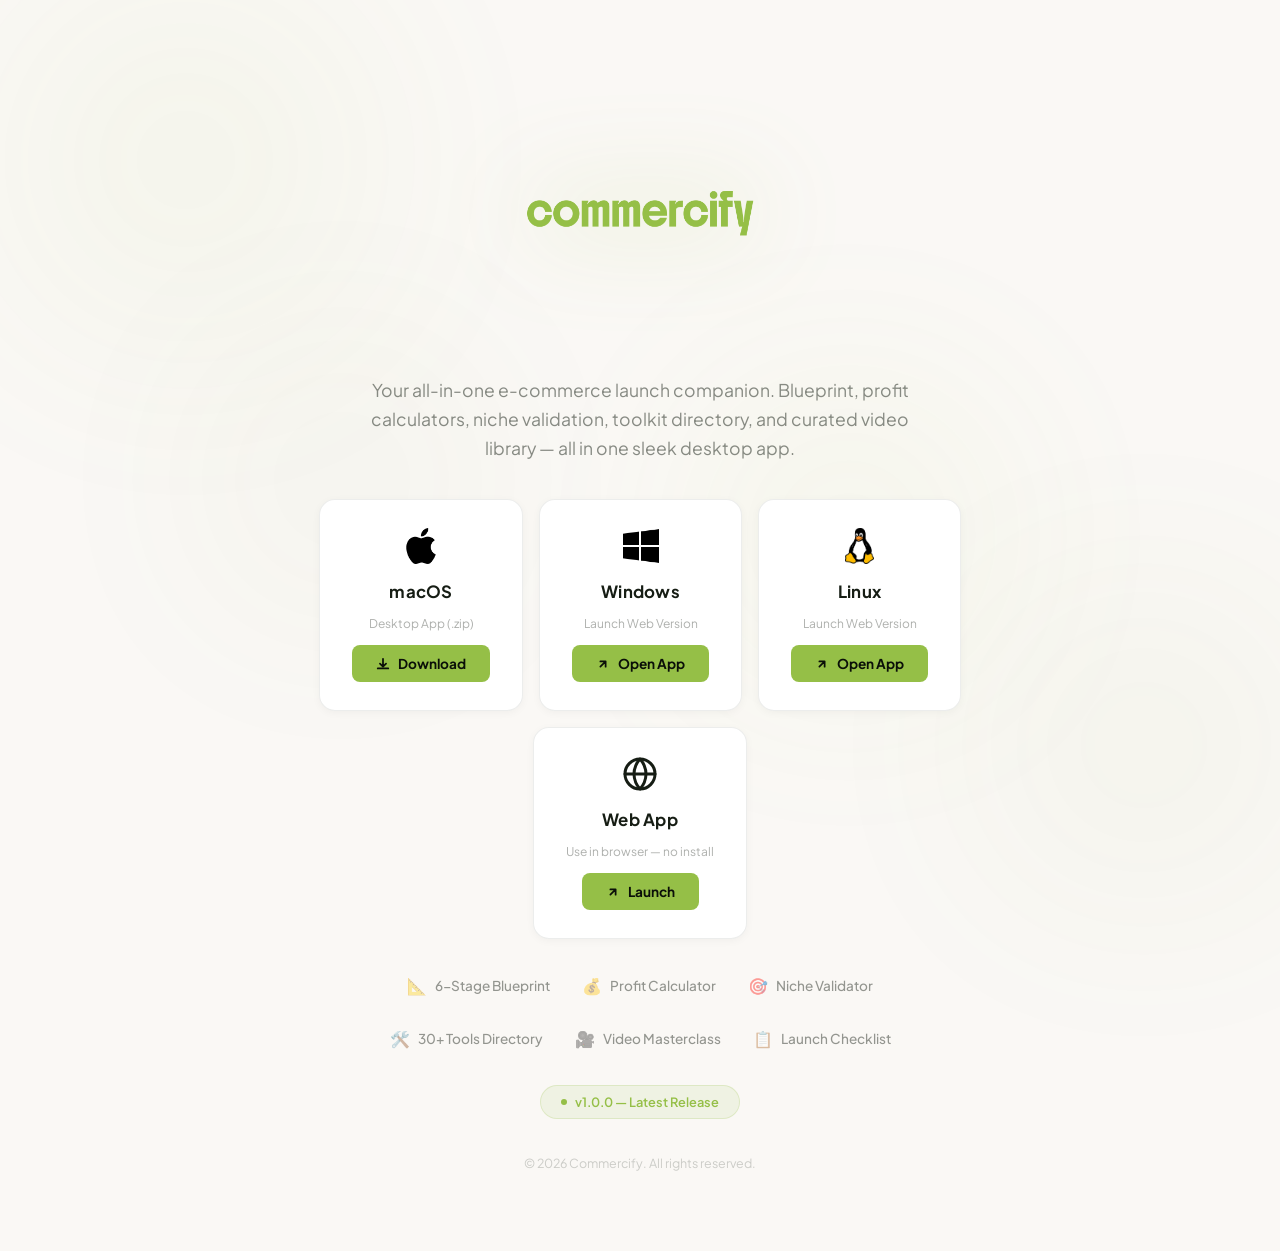
==== index.html @ 10eeb491 "Add Commercify landing page site" ====
<!DOCTYPE html>
<html lang="en">
<head>
<meta charset="UTF-8">
<meta name="viewport" content="width=device-width, initial-scale=1.0">
<title>Commercify — Download</title>
<link rel="preconnect" href="https://fonts.googleapis.com">
<link href="https://fonts.googleapis.com/css2?family=Plus+Jakarta+Sans:wght@400;500;600;700;800&display=swap" rel="stylesheet">
<style>
  * { margin: 0; padding: 0; box-sizing: border-box; }

  body {
    font-family: 'Plus Jakarta Sans', sans-serif;
    background: #FAF8F5;
    color: #161D14;
    min-height: 100vh;
    overflow-x: hidden;
    position: relative;
  }

  /* ═══ ANIMATED GLOW ORBS ═══ */
  .bg-glow {
    position: fixed;
    border-radius: 50%;
    filter: blur(120px);
    opacity: 0.1;
    animation: drift 10s ease-in-out infinite;
    pointer-events: none;
    z-index: 0;
  }
  .glow-1 { width: 500px; height: 500px; background: radial-gradient(circle, #95BF47, transparent 70%); top: -10%; left: -5%; }
  .glow-2 { width: 400px; height: 400px; background: radial-gradient(circle, #7a9e38, transparent 70%); bottom: -5%; right: -5%; animation-delay: -3s; }
  .glow-3 { width: 350px; height: 350px; background: radial-gradient(circle, #a8d450, transparent 70%); top: 40%; right: 20%; animation-delay: -5s; opacity: 0.15; }
  .glow-4 { width: 300px; height: 300px; background: radial-gradient(circle, #6b8c2e, transparent 70%); bottom: 30%; left: 15%; animation-delay: -7s; opacity: 0.12; }

  @keyframes drift {
    0%, 100% { transform: translate(0, 0) scale(1); }
    25% { transform: translate(40px, -30px) scale(1.1); }
    50% { transform: translate(-30px, 40px) scale(0.95); }
    75% { transform: translate(20px, 20px) scale(1.05); }
  }

  /* ═══ FALLING MONEY ═══ */
  .money-container {
    position: fixed;
    top: 0;
    left: 0;
    width: 100%;
    height: 100%;
    pointer-events: none;
    z-index: 0;
    overflow: hidden;
  }
  .bill {
    position: absolute;
    top: -80px;
    font-size: 2rem;
    animation: fall linear infinite;
    opacity: 0.25;
    filter: grayscale(0.2);
  }
  @keyframes fall {
    0% { transform: translateY(-80px) rotate(0deg); opacity: 0; }
    10% { opacity: 0.25; }
    90% { opacity: 0.25; }
    100% { transform: translateY(110vh) rotate(720deg); opacity: 0; }
  }

  /* ═══ LAYOUT ═══ */
  .container {
    position: relative;
    z-index: 1;
    max-width: 900px;
    margin: 0 auto;
    padding: 80px 24px;
    display: flex;
    flex-direction: column;
    align-items: center;
    text-align: center;
    min-height: 100vh;
    justify-content: center;
    gap: 36px;
  }

  /* ═══ LOGO ═══ */
  .logo {
    width: 130px;
    height: auto;
    filter: drop-shadow(0 0 50px rgba(149, 191, 71, 0.4));
    animation: logoIn 1s ease-out;
  }
  @keyframes logoIn {
    from { opacity: 0; transform: translateY(-20px) scale(0.9); }
    to { opacity: 1; transform: translateY(0) scale(1); }
  }

  /* ═══ TEXT ═══ */
  h1 {
    font-size: 3.4rem;
    font-weight: 800;
    letter-spacing: -1.5px;
    line-height: 1.1;
    animation: fadeUp 0.8s ease-out 0.2s both;
  }
  h1 span {
    background: linear-gradient(135deg, #3d7a2a, #95BF47, #2d5a1a);
    -webkit-background-clip: text;
    -webkit-text-fill-color: transparent;
    background-clip: text;
  }
  .subtitle {
    font-size: 1.1rem;
    color: rgba(22,29,20,0.5);
    max-width: 540px;
    line-height: 1.65;
    font-weight: 400;
    animation: fadeUp 0.8s ease-out 0.4s both;
  }
  @keyframes fadeUp {
    from { opacity: 0; transform: translateY(20px); }
    to { opacity: 1; transform: translateY(0); }
  }

  /* ═══ DOWNLOAD CARDS ═══ */
  .downloads {
    display: flex;
    gap: 16px;
    flex-wrap: wrap;
    justify-content: center;
    animation: fadeUp 0.8s ease-out 0.6s both;
  }
  .dl-card {
    display: flex;
    flex-direction: column;
    align-items: center;
    gap: 14px;
    padding: 28px 32px;
    background: #FFFFFF;
    border: 1px solid rgba(22,29,20,0.08);
    border-radius: 16px;
    text-decoration: none;
    color: #161D14;
    transition: all 0.35s cubic-bezier(0.4, 0, 0.2, 1);
    min-width: 190px;
    box-shadow: 0 2px 8px rgba(0,0,0,0.04);
  }
  .dl-card:hover {
    background: #FFFFFF;
    border-color: rgba(149, 191, 71, 0.5);
    transform: translateY(-5px);
    box-shadow: 0 20px 50px rgba(0,0,0,0.08), 0 0 0 1px rgba(149, 191, 71, 0.2);
  }
  .dl-icon { font-size: 2.2rem; line-height: 1; }
  .dl-platform { font-size: 1.05rem; font-weight: 700; letter-spacing: 0.3px; }
  .dl-meta { font-size: 0.75rem; color: rgba(22,29,20,0.35); font-weight: 400; }
  .dl-btn {
    display: inline-flex;
    align-items: center;
    justify-content: center;
    gap: 8px;
    padding: 10px 24px;
    background: #95BF47;
    color: #0a0f08;
    font-weight: 700;
    font-size: 0.85rem;
    border-radius: 8px;
    transition: all 0.3s ease;
  }
  .dl-card:hover .dl-btn {
    background: #a8d450;
    box-shadow: 0 4px 16px rgba(149, 191, 71, 0.4);
  }
  .dl-arrow {
    width: 14px;
    height: 14px;
  }

  /* ═══ FEATURES ═══ */
  .features {
    display: flex;
    gap: 32px;
    flex-wrap: wrap;
    justify-content: center;
    animation: fadeUp 0.8s ease-out 0.8s both;
    max-width: 600px;
  }
  .feature {
    display: flex;
    align-items: center;
    gap: 8px;
    font-size: 0.85rem;
    color: rgba(22,29,20,0.45);
    font-weight: 500;
  }
  .feature-icon {
    font-size: 1rem;
  }

  /* ═══ VERSION BADGE ═══ */
  .version-badge {
    display: inline-flex;
    align-items: center;
    gap: 8px;
    padding: 8px 20px;
    background: rgba(149, 191, 71, 0.1);
    border: 1px solid rgba(149, 191, 71, 0.2);
    border-radius: 100px;
    font-size: 0.8rem;
    color: #95BF47;
    font-weight: 600;
    animation: fadeUp 0.8s ease-out 1s both;
  }
  .dot {
    width: 6px; height: 6px;
    border-radius: 50%;
    background: #95BF47;
    animation: pulse 2s ease-in-out infinite;
  }
  @keyframes pulse {
    0%, 100% { opacity: 1; }
    50% { opacity: 0.3; }
  }

  /* ═══ FOOTER ═══ */
  .footer {
    font-size: 0.78rem;
    color: rgba(22,29,20,0.2);
    animation: fadeUp 0.8s ease-out 1.2s both;
  }

  /* ═══ RESPONSIVE ═══ */
  @media (max-width: 600px) {
    h1 { font-size: 2.2rem; }
    .downloads { flex-direction: column; align-items: center; }
    .dl-card { width: 100%; max-width: 260px; }
    .features { gap: 16px; }
  }
</style>
</head>
<body>

<!-- Animated glow orbs -->
<div class="bg-glow glow-1"></div>
<div class="bg-glow glow-2"></div>
<div class="bg-glow glow-3"></div>
<div class="bg-glow glow-4"></div>

<!-- Falling money bills -->
<div class="money-container" id="moneyContainer"></div>

<div class="container">
  <img src="images/wordmark.png" alt="Commercify" class="logo" style="width: 260px; height: auto;">

  <h1 style="display:none;">Download <span>Commercify</span></h1>

  <p class="subtitle">Your all-in-one e-commerce launch companion. Blueprint, profit calculators, niche validation, toolkit directory, and curated video library — all in one sleek desktop app.</p>

  <div class="downloads">
    <!-- macOS -->
    <a href="https://github.com/YOUR_USERNAME/commercify/releases/latest/download/Commercify-macOS.zip" class="dl-card">
      <div class="dl-icon">
        <img src="images/apple.png" alt="macOS" style="width: 36px; height: 36px; object-fit: contain;">
      </div>
      <div class="dl-platform">macOS</div>
      <div class="dl-meta">Desktop App (.zip)</div>
      <div class="dl-btn">
        <svg class="dl-arrow" viewBox="0 0 16 16" fill="none"><path d="M8 2v9m0 0l3.5-3.5M8 11L4.5 7.5" stroke="currentColor" stroke-width="2" stroke-linecap="round" stroke-linejoin="round"/><path d="M2 13h12" stroke="currentColor" stroke-width="2" stroke-linecap="round"/></svg>
        Download
      </div>
    </a>

    <!-- Windows (Web App) -->
    <a href="https://YOUR_USERNAME.github.io/commercify-app/" class="dl-card">
      <div class="dl-icon">
        <img src="images/windows.png" alt="Windows" style="width: 36px; height: 36px; object-fit: contain;">
      </div>
      <div class="dl-platform">Windows</div>
      <div class="dl-meta">Launch Web Version</div>
      <div class="dl-btn">
        <svg class="dl-arrow" viewBox="0 0 16 16" fill="none"><path d="M5 11l6-6m0 0H5m6 0v6" stroke="currentColor" stroke-width="2" stroke-linecap="round" stroke-linejoin="round"/></svg>
        Open App
      </div>
    </a>

    <!-- Linux (Web App) -->
    <a href="https://YOUR_USERNAME.github.io/commercify-app/" class="dl-card">
      <div class="dl-icon">
        <img src="images/linux.png" alt="Linux" style="width: 36px; height: 36px; object-fit: contain;">
      </div>
      <div class="dl-platform">Linux</div>
      <div class="dl-meta">Launch Web Version</div>
      <div class="dl-btn">
        <svg class="dl-arrow" viewBox="0 0 16 16" fill="none"><path d="M5 11l6-6m0 0H5m6 0v6" stroke="currentColor" stroke-width="2" stroke-linecap="round" stroke-linejoin="round"/></svg>
        Open App
      </div>
    </a>

    <!-- Web App -->
    <a href="https://YOUR_USERNAME.github.io/commercify-app/" class="dl-card">
      <div class="dl-icon">
        <svg width="36" height="36" viewBox="0 0 24 24" fill="none" stroke="currentColor" stroke-width="2" stroke-linecap="round" stroke-linejoin="round"><circle cx="12" cy="12" r="10"/><path d="M12 2a15.3 15.3 0 0 1 4 10 15.3 15.3 0 0 1-4 10 15.3 15.3 0 0 1-4-10 15.3 15.3 0 0 1 4-10z"/><path d="M2 12h20"/></svg>
      </div>
      <div class="dl-platform">Web App</div>
      <div class="dl-meta">Use in browser — no install</div>
      <div class="dl-btn">
        <svg class="dl-arrow" viewBox="0 0 16 16" fill="none"><path d="M5 11l6-6m0 0H5m6 0v6" stroke="currentColor" stroke-width="2" stroke-linecap="round" stroke-linejoin="round"/></svg>
        Launch
      </div>
    </a>
  </div>

  <div class="features">
    <div class="feature"><span class="feature-icon">📐</span> 6-Stage Blueprint</div>
    <div class="feature"><span class="feature-icon">💰</span> Profit Calculator</div>
    <div class="feature"><span class="feature-icon">🎯</span> Niche Validator</div>
    <div class="feature"><span class="feature-icon">🛠️</span> 30+ Tools Directory</div>
    <div class="feature"><span class="feature-icon">🎥</span> Video Masterclass</div>
    <div class="feature"><span class="feature-icon">📋</span> Launch Checklist</div>
  </div>

  <div class="version-badge">
    <div class="dot"></div>
    v1.0.0 — Latest Release
  </div>

  <p class="footer">© 2026 Commercify. All rights reserved.</p>
</div>

<script>
// ═══ FALLING REAL DOLLAR BILLS ═══
const container = document.getElementById('moneyContainer');

function createBill() {
  const bill = document.createElement('img');
  bill.className = 'bill';
  bill.src = 'images/dollar.png';
  bill.alt = 'Dollar Bill';
  bill.style.left = Math.random() * 100 + 'vw';
  
  const width = 50 + Math.random() * 45;
  bill.style.width = width + 'px';
  bill.style.height = 'auto';
  bill.style.opacity = 0.25 + Math.random() * 0.35;

  const duration = 5 + Math.random() * 7;
  bill.style.animationDuration = duration + 's';
  bill.style.animationDelay = Math.random() * 1.5 + 's';

  container.appendChild(bill);

  setTimeout(() => bill.remove(), (duration + 2) * 1000);
}

// Spawn bills continuously
setInterval(createBill, 300);
// Initial burst
for (let i = 0; i < 20; i++) setTimeout(createBill, i * 150);
</script>

</body>
</html>
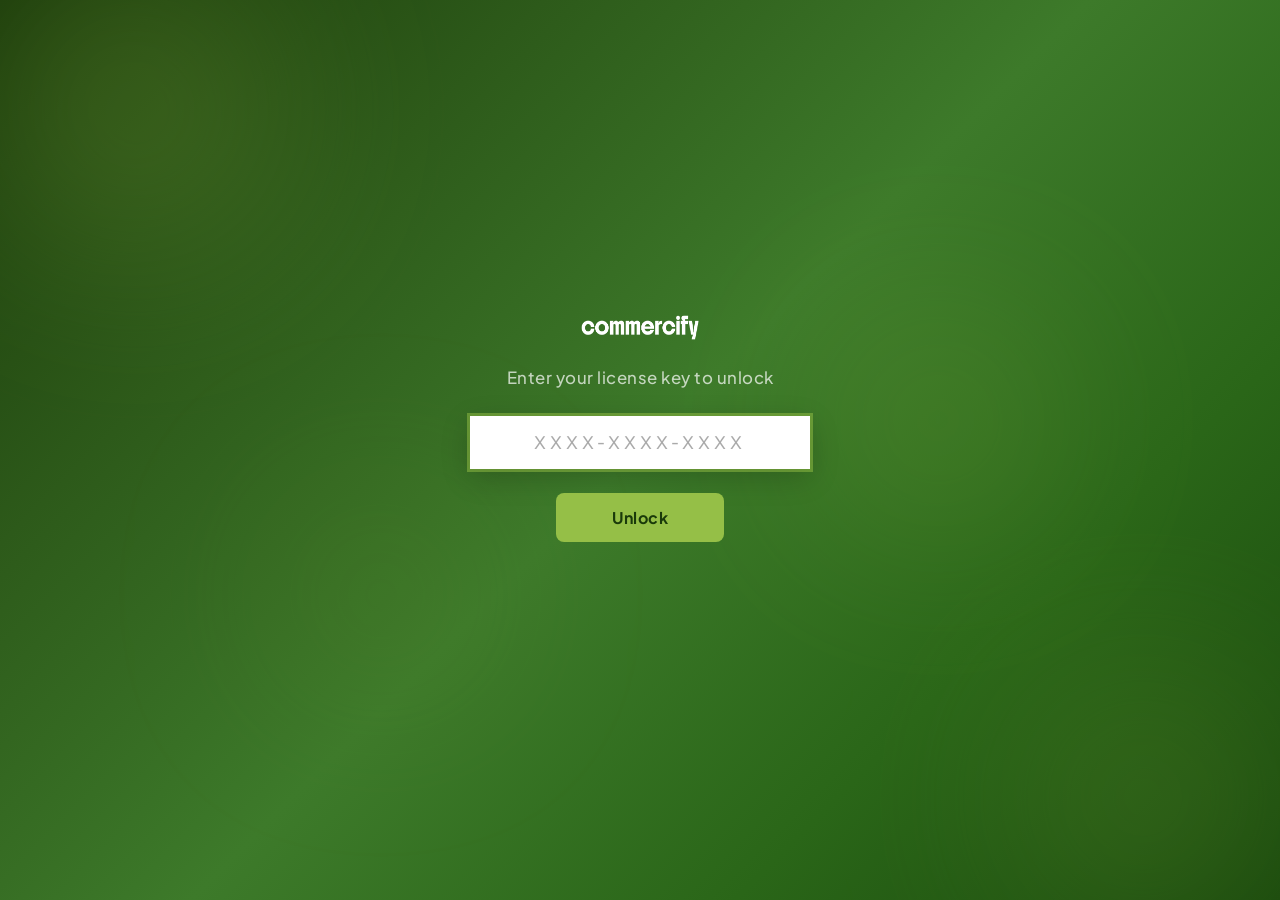
==== commit a140265e: "Deploy web app build to gh-pages branch" ====
--- a/index.html
+++ b/index.html
@@ -3,359 +3,378 @@
 <head>
 <meta charset="UTF-8">
 <meta name="viewport" content="width=device-width, initial-scale=1.0">
-<title>Commercify — Download</title>
+<title>Commercify — E-Commerce Launch & Management App</title>
 <link rel="preconnect" href="https://fonts.googleapis.com">
-<link href="https://fonts.googleapis.com/css2?family=Plus+Jakarta+Sans:wght@400;500;600;700;800&display=swap" rel="stylesheet">
-<style>
-  * { margin: 0; padding: 0; box-sizing: border-box; }
-
-  body {
-    font-family: 'Plus Jakarta Sans', sans-serif;
-    background: #FAF8F5;
-    color: #161D14;
-    min-height: 100vh;
-    overflow-x: hidden;
-    position: relative;
-  }
-
-  /* ═══ ANIMATED GLOW ORBS ═══ */
-  .bg-glow {
-    position: fixed;
-    border-radius: 50%;
-    filter: blur(120px);
-    opacity: 0.1;
-    animation: drift 10s ease-in-out infinite;
-    pointer-events: none;
-    z-index: 0;
-  }
-  .glow-1 { width: 500px; height: 500px; background: radial-gradient(circle, #95BF47, transparent 70%); top: -10%; left: -5%; }
-  .glow-2 { width: 400px; height: 400px; background: radial-gradient(circle, #7a9e38, transparent 70%); bottom: -5%; right: -5%; animation-delay: -3s; }
-  .glow-3 { width: 350px; height: 350px; background: radial-gradient(circle, #a8d450, transparent 70%); top: 40%; right: 20%; animation-delay: -5s; opacity: 0.15; }
-  .glow-4 { width: 300px; height: 300px; background: radial-gradient(circle, #6b8c2e, transparent 70%); bottom: 30%; left: 15%; animation-delay: -7s; opacity: 0.12; }
-
-  @keyframes drift {
-    0%, 100% { transform: translate(0, 0) scale(1); }
-    25% { transform: translate(40px, -30px) scale(1.1); }
-    50% { transform: translate(-30px, 40px) scale(0.95); }
-    75% { transform: translate(20px, 20px) scale(1.05); }
-  }
-
-  /* ═══ FALLING MONEY ═══ */
-  .money-container {
-    position: fixed;
-    top: 0;
-    left: 0;
-    width: 100%;
-    height: 100%;
-    pointer-events: none;
-    z-index: 0;
-    overflow: hidden;
-  }
-  .bill {
-    position: absolute;
-    top: -80px;
-    font-size: 2rem;
-    animation: fall linear infinite;
-    opacity: 0.25;
-    filter: grayscale(0.2);
-  }
-  @keyframes fall {
-    0% { transform: translateY(-80px) rotate(0deg); opacity: 0; }
-    10% { opacity: 0.25; }
-    90% { opacity: 0.25; }
-    100% { transform: translateY(110vh) rotate(720deg); opacity: 0; }
-  }
-
-  /* ═══ LAYOUT ═══ */
-  .container {
-    position: relative;
-    z-index: 1;
-    max-width: 900px;
-    margin: 0 auto;
-    padding: 80px 24px;
-    display: flex;
-    flex-direction: column;
-    align-items: center;
-    text-align: center;
-    min-height: 100vh;
-    justify-content: center;
-    gap: 36px;
-  }
-
-  /* ═══ LOGO ═══ */
-  .logo {
-    width: 130px;
-    height: auto;
-    filter: drop-shadow(0 0 50px rgba(149, 191, 71, 0.4));
-    animation: logoIn 1s ease-out;
-  }
-  @keyframes logoIn {
-    from { opacity: 0; transform: translateY(-20px) scale(0.9); }
-    to { opacity: 1; transform: translateY(0) scale(1); }
-  }
-
-  /* ═══ TEXT ═══ */
-  h1 {
-    font-size: 3.4rem;
-    font-weight: 800;
-    letter-spacing: -1.5px;
-    line-height: 1.1;
-    animation: fadeUp 0.8s ease-out 0.2s both;
-  }
-  h1 span {
-    background: linear-gradient(135deg, #3d7a2a, #95BF47, #2d5a1a);
-    -webkit-background-clip: text;
-    -webkit-text-fill-color: transparent;
-    background-clip: text;
-  }
-  .subtitle {
-    font-size: 1.1rem;
-    color: rgba(22,29,20,0.5);
-    max-width: 540px;
-    line-height: 1.65;
-    font-weight: 400;
-    animation: fadeUp 0.8s ease-out 0.4s both;
-  }
-  @keyframes fadeUp {
-    from { opacity: 0; transform: translateY(20px); }
-    to { opacity: 1; transform: translateY(0); }
-  }
-
-  /* ═══ DOWNLOAD CARDS ═══ */
-  .downloads {
-    display: flex;
-    gap: 16px;
-    flex-wrap: wrap;
-    justify-content: center;
-    animation: fadeUp 0.8s ease-out 0.6s both;
-  }
-  .dl-card {
-    display: flex;
-    flex-direction: column;
-    align-items: center;
-    gap: 14px;
-    padding: 28px 32px;
-    background: #FFFFFF;
-    border: 1px solid rgba(22,29,20,0.08);
-    border-radius: 16px;
-    text-decoration: none;
-    color: #161D14;
-    transition: all 0.35s cubic-bezier(0.4, 0, 0.2, 1);
-    min-width: 190px;
-    box-shadow: 0 2px 8px rgba(0,0,0,0.04);
-  }
-  .dl-card:hover {
-    background: #FFFFFF;
-    border-color: rgba(149, 191, 71, 0.5);
-    transform: translateY(-5px);
-    box-shadow: 0 20px 50px rgba(0,0,0,0.08), 0 0 0 1px rgba(149, 191, 71, 0.2);
-  }
-  .dl-icon { font-size: 2.2rem; line-height: 1; }
-  .dl-platform { font-size: 1.05rem; font-weight: 700; letter-spacing: 0.3px; }
-  .dl-meta { font-size: 0.75rem; color: rgba(22,29,20,0.35); font-weight: 400; }
-  .dl-btn {
-    display: inline-flex;
-    align-items: center;
-    justify-content: center;
-    gap: 8px;
-    padding: 10px 24px;
-    background: #95BF47;
-    color: #0a0f08;
-    font-weight: 700;
-    font-size: 0.85rem;
-    border-radius: 8px;
-    transition: all 0.3s ease;
-  }
-  .dl-card:hover .dl-btn {
-    background: #a8d450;
-    box-shadow: 0 4px 16px rgba(149, 191, 71, 0.4);
-  }
-  .dl-arrow {
-    width: 14px;
-    height: 14px;
-  }
-
-  /* ═══ FEATURES ═══ */
-  .features {
-    display: flex;
-    gap: 32px;
-    flex-wrap: wrap;
-    justify-content: center;
-    animation: fadeUp 0.8s ease-out 0.8s both;
-    max-width: 600px;
-  }
-  .feature {
-    display: flex;
-    align-items: center;
-    gap: 8px;
-    font-size: 0.85rem;
-    color: rgba(22,29,20,0.45);
-    font-weight: 500;
-  }
-  .feature-icon {
-    font-size: 1rem;
-  }
-
-  /* ═══ VERSION BADGE ═══ */
-  .version-badge {
-    display: inline-flex;
-    align-items: center;
-    gap: 8px;
-    padding: 8px 20px;
-    background: rgba(149, 191, 71, 0.1);
-    border: 1px solid rgba(149, 191, 71, 0.2);
-    border-radius: 100px;
-    font-size: 0.8rem;
-    color: #95BF47;
-    font-weight: 600;
-    animation: fadeUp 0.8s ease-out 1s both;
-  }
-  .dot {
-    width: 6px; height: 6px;
-    border-radius: 50%;
-    background: #95BF47;
-    animation: pulse 2s ease-in-out infinite;
-  }
-  @keyframes pulse {
-    0%, 100% { opacity: 1; }
-    50% { opacity: 0.3; }
-  }
-
-  /* ═══ FOOTER ═══ */
-  .footer {
-    font-size: 0.78rem;
-    color: rgba(22,29,20,0.2);
-    animation: fadeUp 0.8s ease-out 1.2s both;
-  }
-
-  /* ═══ RESPONSIVE ═══ */
-  @media (max-width: 600px) {
-    h1 { font-size: 2.2rem; }
-    .downloads { flex-direction: column; align-items: center; }
-    .dl-card { width: 100%; max-width: 260px; }
-    .features { gap: 16px; }
-  }
-</style>
+<link rel="preconnect" href="https://fonts.gstatic.com" crossorigin>
+<link href="https://fonts.googleapis.com/css2?family=Plus+Jakarta+Sans:wght@400;500;600;700;800&family=Inter:wght@400;500;600;700&display=swap" rel="stylesheet">
+<link rel="stylesheet" href="styles.css">
 </head>
 <body>
 
-<!-- Animated glow orbs -->
-<div class="bg-glow glow-1"></div>
-<div class="bg-glow glow-2"></div>
-<div class="bg-glow glow-3"></div>
-<div class="bg-glow glow-4"></div>
-
-<!-- Falling money bills -->
-<div class="money-container" id="moneyContainer"></div>
-
-<div class="container">
-  <img src="images/wordmark.png" alt="Commercify" class="logo" style="width: 260px; height: auto;">
-
-  <h1 style="display:none;">Download <span>Commercify</span></h1>
-
-  <p class="subtitle">Your all-in-one e-commerce launch companion. Blueprint, profit calculators, niche validation, toolkit directory, and curated video library — all in one sleek desktop app.</p>
-
-  <div class="downloads">
-    <!-- macOS -->
-    <a href="https://github.com/YOUR_USERNAME/commercify/releases/latest/download/Commercify-macOS.zip" class="dl-card">
-      <div class="dl-icon">
-        <img src="images/apple.png" alt="macOS" style="width: 36px; height: 36px; object-fit: contain;">
-      </div>
-      <div class="dl-platform">macOS</div>
-      <div class="dl-meta">Desktop App (.zip)</div>
-      <div class="dl-btn">
-        <svg class="dl-arrow" viewBox="0 0 16 16" fill="none"><path d="M8 2v9m0 0l3.5-3.5M8 11L4.5 7.5" stroke="currentColor" stroke-width="2" stroke-linecap="round" stroke-linejoin="round"/><path d="M2 13h12" stroke="currentColor" stroke-width="2" stroke-linecap="round"/></svg>
-        Download
-      </div>
-    </a>
-
-    <!-- Windows (Web App) -->
-    <a href="https://YOUR_USERNAME.github.io/commercify-app/" class="dl-card">
-      <div class="dl-icon">
-        <img src="images/windows.png" alt="Windows" style="width: 36px; height: 36px; object-fit: contain;">
-      </div>
-      <div class="dl-platform">Windows</div>
-      <div class="dl-meta">Launch Web Version</div>
-      <div class="dl-btn">
-        <svg class="dl-arrow" viewBox="0 0 16 16" fill="none"><path d="M5 11l6-6m0 0H5m6 0v6" stroke="currentColor" stroke-width="2" stroke-linecap="round" stroke-linejoin="round"/></svg>
-        Open App
-      </div>
-    </a>
-
-    <!-- Linux (Web App) -->
-    <a href="https://YOUR_USERNAME.github.io/commercify-app/" class="dl-card">
-      <div class="dl-icon">
-        <img src="images/linux.png" alt="Linux" style="width: 36px; height: 36px; object-fit: contain;">
-      </div>
-      <div class="dl-platform">Linux</div>
-      <div class="dl-meta">Launch Web Version</div>
-      <div class="dl-btn">
-        <svg class="dl-arrow" viewBox="0 0 16 16" fill="none"><path d="M5 11l6-6m0 0H5m6 0v6" stroke="currentColor" stroke-width="2" stroke-linecap="round" stroke-linejoin="round"/></svg>
-        Open App
-      </div>
-    </a>
-
-    <!-- Web App -->
-    <a href="https://YOUR_USERNAME.github.io/commercify-app/" class="dl-card">
-      <div class="dl-icon">
-        <svg width="36" height="36" viewBox="0 0 24 24" fill="none" stroke="currentColor" stroke-width="2" stroke-linecap="round" stroke-linejoin="round"><circle cx="12" cy="12" r="10"/><path d="M12 2a15.3 15.3 0 0 1 4 10 15.3 15.3 0 0 1-4 10 15.3 15.3 0 0 1-4-10 15.3 15.3 0 0 1 4-10z"/><path d="M2 12h20"/></svg>
-      </div>
-      <div class="dl-platform">Web App</div>
-      <div class="dl-meta">Use in browser — no install</div>
-      <div class="dl-btn">
-        <svg class="dl-arrow" viewBox="0 0 16 16" fill="none"><path d="M5 11l6-6m0 0H5m6 0v6" stroke="currentColor" stroke-width="2" stroke-linecap="round" stroke-linejoin="round"/></svg>
-        Launch
-      </div>
-    </a>
-  </div>
-
-  <div class="features">
-    <div class="feature"><span class="feature-icon">📐</span> 6-Stage Blueprint</div>
-    <div class="feature"><span class="feature-icon">💰</span> Profit Calculator</div>
-    <div class="feature"><span class="feature-icon">🎯</span> Niche Validator</div>
-    <div class="feature"><span class="feature-icon">🛠️</span> 30+ Tools Directory</div>
-    <div class="feature"><span class="feature-icon">🎥</span> Video Masterclass</div>
-    <div class="feature"><span class="feature-icon">📋</span> Launch Checklist</div>
-  </div>
-
-  <div class="version-badge">
-    <div class="dot"></div>
-    v1.0.0 — Latest Release
-  </div>
-
-  <p class="footer">© 2026 Commercify. All rights reserved.</p>
+<!-- LICENSE KEY LOCK SCREEN -->
+<div id="lockScreen" class="lock-screen">
+  <div class="lock-glow lock-glow-1"></div>
+  <div class="lock-glow lock-glow-2"></div>
+  <div class="lock-glow lock-glow-3"></div>
+  <div class="lock-glow lock-glow-4"></div>
+  <div class="lock-content">
+    <img src="images/logo.png" alt="Commercify" class="lock-logo">
+    <p class="lock-subtitle">Enter your license key to unlock</p>
+    <div class="lock-input-wrap">
+      <input type="text" id="licenseKeyInput" class="lock-input" placeholder="XXXX-XXXX-XXXX" autocomplete="off" spellcheck="false">
+    </div>
+    <button id="unlockBtn" class="lock-btn">Unlock</button>
+    <p id="lockError" class="lock-error"></p>
+  </div>
 </div>
 
-<script>
-// ═══ FALLING REAL DOLLAR BILLS ═══
-const container = document.getElementById('moneyContainer');
-
-function createBill() {
-  const bill = document.createElement('img');
-  bill.className = 'bill';
-  bill.src = 'images/dollar.png';
-  bill.alt = 'Dollar Bill';
-  bill.style.left = Math.random() * 100 + 'vw';
-  
-  const width = 50 + Math.random() * 45;
-  bill.style.width = width + 'px';
-  bill.style.height = 'auto';
-  bill.style.opacity = 0.25 + Math.random() * 0.35;
-
-  const duration = 5 + Math.random() * 7;
-  bill.style.animationDuration = duration + 's';
-  bill.style.animationDelay = Math.random() * 1.5 + 's';
-
-  container.appendChild(bill);
-
-  setTimeout(() => bill.remove(), (duration + 2) * 1000);
-}
-
-// Spawn bills continuously
-setInterval(createBill, 300);
-// Initial burst
-for (let i = 0; i < 20; i++) setTimeout(createBill, i * 150);
-</script>
-
+<!-- APP HEADER & NAVIGATION BAR -->
+<header>
+  <div class="wrap">
+    <div class="navbar">
+      <a href="#" class="brand" onclick="switchView('blueprint')">
+        <img src="images/logo.png" alt="Commercify" class="brand-logo">
+      </a>
+
+      <!-- APP VIEW SWITCHER TABS -->
+      <div class="nav-tabs">
+        <button class="nav-tab active" data-view="blueprint">🚀 Blueprint</button>
+        <button class="nav-tab" data-view="calculator">🧮 Profit Calculator</button>
+        <button class="nav-tab" data-view="scorecard">🎯 Niche Test</button>
+        <button class="nav-tab" data-view="toolkit">🛠️ Toolkit</button>
+        <button class="nav-tab" data-view="videos">🎥 Videos</button>
+        <button class="nav-tab" data-view="checklist">📋 Plans</button>
+      </div>
+
+      <!-- LIVE LAUNCH GAUGE BADGE -->
+      <div class="app-progress-badge">
+        <span>⚡ Launch Readiness:</span>
+        <span id="app-progress-text">0/22 Tasks Done (0%)</span>
+      </div>
+    </div>
+  </div>
+</header>
+
+<main>
+
+  <!-- VIEW 1: LAUNCH BLUEPRINT (6 STAGES) -->
+  <div class="app-view active" id="view-blueprint">
+    <section class="hero-cover">
+      <div class="wrap hero-grid">
+        <div>
+          <div class="kicker">
+            <span class="kicker-dot"></span> Interactive E-Commerce Launch Blueprint
+          </div>
+          <h1>Build an online store that people actually <span>buy from.</span></h1>
+          <p class="lead">The complete start-to-profit walkthrough: how to pick a validated niche, choose your platform and suppliers, build a store that converts, and optimize your first ad campaign.</p>
+
+          <div style="margin-top:24px; padding:18px 22px; background:var(--pearl-surface); border:1px solid var(--pearl-border); border-radius:16px; box-shadow:var(--shadow-sm);">
+            <div style="display:flex; justify-content:space-between; align-items:center; margin-bottom:8px; font-size:0.88rem; font-weight:700;">
+              <span>Overall Store Launch Progress</span>
+              <span id="progress-text" style="color:var(--accent-dark);">Track your launch checklist</span>
+            </div>
+            <div style="width:100%; height:10px; background:var(--pearl-alt); border-radius:100px; overflow:hidden;">
+              <div id="progress-bar-fill" style="width:0%; height:100%; background:var(--accent); transition:width 0.4s ease;"></div>
+            </div>
+          </div>
+
+          <div style="display:flex; align-items:center; gap:14px; margin-top:28px;">
+            <button class="btn btn-primary" onclick="switchView('calculator')">🧮 Test Profit Math →</button>
+            <button class="btn btn-ghost" onclick="switchView('scorecard')">🎯 Validate Product Idea</button>
+          </div>
+        </div>
+
+        <div class="hero-art">
+          <div class="dashboard-mockup">
+            <div class="dash-header">
+              <img src="images/logo.png" alt="Commercify" style="height:32px; filter:brightness(0) invert(1);">
+              <span class="dash-badge">+142% Sales Growth</span>
+            </div>
+            <div style="font-size:0.85rem; color:var(--ink-light-muted); font-weight:600; text-transform:uppercase;">30-Day Net Sales Target</div>
+            <div class="dash-stat-main">$14,890.00</div>
+            <div class="dash-stat-sub">↑ 342 orders fulfilled this month</div>
+            
+            <div class="dash-chart">
+              <div class="chart-bar" style="height:35%;"></div>
+              <div class="chart-bar" style="height:50%;"></div>
+              <div class="chart-bar" style="height:40%;"></div>
+              <div class="chart-bar" style="height:65%;"></div>
+              <div class="chart-bar" style="height:55%;"></div>
+              <div class="chart-bar active" style="height:90%;"></div>
+              <div class="chart-bar active" style="height:100%;"></div>
+            </div>
+          </div>
+        </div>
+      </div>
+    </section>
+
+    <section class="section-alt">
+      <div class="wrap">
+        <div class="section-head">
+          <span class="eyebrow">THE 6 LAUNCH STAGES</span>
+          <h2>Click any stage card to explore the full guide</h2>
+          <p>Each stage provides key decisions, supplier vetting criteria, conversion design rules, and ad channel tactics.</p>
+        </div>
+
+        <div class="stages-grid" id="stages-cards-container">
+          <!-- Dynamic Stage Cards rendered by app.js -->
+        </div>
+      </div>
+    </section>
+
+    <section style="padding:60px 0;">
+      <div class="wrap">
+        <div class="section-head">
+          <span class="eyebrow">SKIP THESE PITFALLS</span>
+          <h2>5 common mistakes that quietly sink new stores</h2>
+        </div>
+        <div class="mistake-list" id="mistakes-container">
+          <!-- Dynamic Mistakes rendered by app.js -->
+        </div>
+      </div>
+    </section>
+  </div>
+
+  <!-- VIEW 2: INTERACTIVE PROFIT & MARGIN CALCULATOR -->
+  <div class="app-view" id="view-calculator">
+    <section style="padding:60px 0;">
+      <div class="wrap">
+        <div class="section-head">
+          <span class="eyebrow">UNIT ECONOMICS MODELER</span>
+          <h2>Interactive Profit &amp; Margin Calculator</h2>
+          <p>Drag the sliders below to test your pricing, product landed cost, platform fees, and target customer acquisition cost (CAC).</p>
+        </div>
+
+        <div class="calc-card">
+          <div class="calc-grid">
+            <div class="calc-inputs">
+              <div class="range-group">
+                <div class="range-header">
+                  <span>Retail Selling Price ($)</span>
+                  <span class="val" id="val-price">$39.00</span>
+                </div>
+                <input type="range" id="slider-price" class="slider-custom" min="10" max="250" value="39" step="1">
+              </div>
+
+              <div class="range-group">
+                <div class="range-header">
+                  <span>Supplier Landed Cost (Product + Shipping)</span>
+                  <span class="val" id="val-cost">$9.50</span>
+                </div>
+                <input type="range" id="slider-cost" class="slider-custom" min="2" max="100" value="9.50" step="0.50">
+              </div>
+
+              <div class="range-group">
+                <div class="range-header">
+                  <span>Platform &amp; Payment Fee (%)</span>
+                  <span class="val" id="val-fee">4.0%</span>
+                </div>
+                <input type="range" id="slider-fee" class="slider-custom" min="1" max="10" value="4.0" step="0.5">
+              </div>
+
+              <div class="range-group">
+                <div class="range-header">
+                  <span>Target Ad CAC (Cost Per Sale)</span>
+                  <span class="val" id="val-cac">$14.00</span>
+                </div>
+                <input type="range" id="slider-cac" class="slider-custom" min="0" max="80" value="14.00" step="0.50">
+              </div>
+            </div>
+
+            <div class="calc-outputs">
+              <div class="calc-result-main">
+                <div style="font-size:0.85rem; font-weight:700; color:var(--ink-light-muted); text-transform:uppercase;">Net Profit Per Unit</div>
+                <div class="calc-result-val" id="calc-net-profit">$13.94</div>
+              </div>
+
+              <div class="calc-metrics-row">
+                <div class="calc-metric-box">
+                  <strong id="calc-margin">35.7%</strong>
+                  <span>Net Margin %</span>
+                </div>
+                <div class="calc-metric-box">
+                  <strong id="calc-roas">2.79x</strong>
+                  <span>Min Break-Even ROAS</span>
+                </div>
+              </div>
+
+              <div style="margin-top:20px; padding:14px; background:rgba(255,255,255,0.06); border-radius:12px; font-size:0.9rem;">
+                <span style="color:var(--ink-light-muted);">Est. Monthly Profit (at 100 orders/mo):</span>
+                <strong id="calc-monthly-net" style="color:var(--accent); margin-left:6px; font-size:1.1rem;">$1,394.00</strong>
+              </div>
+            </div>
+          </div>
+        </div>
+      </div>
+    </section>
+  </div>
+
+  <!-- VIEW 3: NICHE VALIDATOR SCORECARD -->
+  <div class="app-view" id="view-scorecard">
+    <section style="padding:60px 0;">
+      <div class="wrap">
+        <div class="section-head">
+          <span class="eyebrow">PRODUCT EVALUATION ENGINE</span>
+          <h2>Niche &amp; Product Readiness Scorecard</h2>
+          <p>Check all criteria that apply to your product idea to calculate your launch score (0–100%).</p>
+        </div>
+
+        <div class="scorecard-grid">
+          <div class="checklist-items">
+            <div class="check-item">
+              <div class="checkbox-custom"></div>
+              <div>
+                <strong style="display:block; font-size:1rem;">Solves a Specific, Painful Problem</strong>
+                <span style="font-size:0.85rem; color:var(--ink-secondary);">Saves time, reduces discomfort, or satisfies a passionate hobby.</span>
+              </div>
+            </div>
+
+            <div class="check-item">
+              <div class="checkbox-custom"></div>
+              <div>
+                <strong style="display:block; font-size:1rem;">Steady or Rising Search Demand</strong>
+                <span style="font-size:0.85rem; color:var(--ink-secondary);">Verified on Google Trends with high Amazon 3-star review activity.</span>
+              </div>
+            </div>
+
+            <div class="check-item">
+              <div class="checkbox-custom"></div>
+              <div>
+                <strong style="display:block; font-size:1rem;">3.5x to 4x Retail Markup Room</strong>
+                <span style="font-size:0.85rem; color:var(--ink-secondary);">Selling price leaves healthy margin after landed cost and ad spend.</span>
+              </div>
+            </div>
+
+            <div class="check-item">
+              <div class="checkbox-custom"></div>
+              <div>
+                <strong style="display:block; font-size:1rem;">Lightweight &amp; Non-Fragile</strong>
+                <span style="font-size:0.85rem; color:var(--ink-secondary);">Under 2 lbs to keep shipping costs low and prevent transit damage.</span>
+              </div>
+            </div>
+
+            <div class="check-item">
+              <div class="checkbox-custom"></div>
+              <div>
+                <strong style="display:block; font-size:1rem;">Clear Differentiating Angle</strong>
+                <span style="font-size:0.85rem; color:var(--ink-secondary);">Not easily bought for cheap at local retail or general marketplaces.</span>
+              </div>
+            </div>
+
+            <div class="check-item">
+              <div class="checkbox-custom"></div>
+              <div>
+                <strong style="display:block; font-size:1rem;">Repeat Purchase or Consumable Upsell</strong>
+                <span style="font-size:0.85rem; color:var(--ink-secondary);">Opportunity to re-sell supplies, refills, or accessories.</span>
+              </div>
+            </div>
+          </div>
+
+          <div class="score-display-card">
+            <div class="score-circle" id="score-value">0%</div>
+            <h4 style="font-size:1.3rem; margin-bottom:8px;">Niche Scorecard Result</h4>
+            <p id="score-verdict" style="font-size:0.95rem; font-weight:700; color:var(--ink-secondary);">Click the criteria options to test your product idea.</p>
+          </div>
+        </div>
+      </div>
+    </section>
+  </div>
+
+  <!-- VIEW 4: TOOLKIT DIRECTORY HUB -->
+  <div class="app-view" id="view-toolkit">
+    <section style="padding:60px 0;">
+      <div class="wrap">
+        <div class="section-head">
+          <span class="eyebrow">THE FULL TOOLKIT</span>
+          <h2>30+ E-Commerce Tools Directory</h2>
+          <p>Search or filter platforms, sourcing providers, marketing tools, support desks, and logistics partners.</p>
+        </div>
+
+        <div class="toolkit-search-wrap">
+          <input type="text" id="toolkit-search" class="search-input" placeholder="🔍 Search tools by name or job (e.g. Shopify, Klaviyo, Alibaba)...">
+          <div class="category-pills">
+            <span class="cat-pill active" data-category="all">All Tools</span>
+            <span class="cat-pill" data-category="Platforms">Platforms</span>
+            <span class="cat-pill" data-category="Sourcing">Sourcing</span>
+            <span class="cat-pill" data-category="Store &amp; Design">Design</span>
+            <span class="cat-pill" data-category="Marketing">Marketing</span>
+            <span class="cat-pill" data-category="Research">Research</span>
+            <span class="cat-pill" data-category="Support &amp; Operations">Support</span>
+          </div>
+        </div>
+
+        <div class="toolkit-grid" id="toolkit-items-container">
+          <!-- Dynamic Tools rendered by app.js -->
+        </div>
+      </div>
+    </section>
+  </div>
+
+  <!-- VIEW 5: VIDEO MASTERCLASSES -->
+  <div class="app-view" id="view-videos">
+    <section class="section-dark">
+      <div class="wrap">
+        <div class="section-head">
+          <span class="eyebrow" style="background:rgba(149, 191, 71, 0.15); color:var(--accent); border-color:var(--accent-border);">VIDEO CURATION</span>
+          <h2>Curated E-Commerce YouTube Masterclasses</h2>
+          <p>10 top-rated channels and 2 hidden gems tagged to each stage of the store launch blueprint.</p>
+        </div>
+
+        <div class="video-grid" id="videos-container">
+          <!-- Dynamic Videos rendered by app.js -->
+        </div>
+      </div>
+    </section>
+  </div>
+
+  <!-- VIEW 6: MY LAUNCH PLAN & NOTES -->
+  <div class="app-view" id="view-checklist">
+    <section style="padding:60px 0;">
+      <div class="wrap">
+        <div class="section-head">
+          <span class="eyebrow">MY STORE LAUNCH MANAGER</span>
+          <h2>Launch Checklist &amp; Personal Notes</h2>
+          <p>Check off completed tasks for each stage and record your supplier notes, domain ideas, and ad hooks.</p>
+        </div>
+
+        <div style="display:grid; grid-template-columns:1.2fr 0.8fr; gap:32px;">
+          <div id="my-checklist-container">
+            <!-- Dynamic Task List rendered by app.js -->
+          </div>
+
+          <div>
+            <div class="glass" style="position:sticky; top:100px;">
+              <h3 style="font-size:1.3rem; margin-bottom:12px;">📝 My Personal Launch Notes</h3>
+              <p style="font-size:0.88rem; color:var(--ink-secondary); margin-bottom:16px;">Saved automatically to your local browser storage.</p>
+              <textarea id="user-launch-notes" style="width:100%; height:280px; padding:14px; border:1px solid var(--pearl-border); border-radius:14px; font-family:'Plus Jakarta Sans', sans-serif; font-size:0.95rem; outline:none; resize:none;" placeholder="Write your store name ideas, supplier contact info, domain notes, or ad angle hooks here..."></textarea>
+              <button id="btn-save-notes" class="btn btn-primary" style="width:100%; margin-top:14px;">💾 Save Notes</button>
+            </div>
+          </div>
+        </div>
+      </div>
+    </section>
+  </div>
+
+</main>
+
+<!-- FOOTER -->
+<footer class="section-dark">
+  <div class="wrap" style="display:flex; flex-direction:column; align-items:center; gap:20px;">
+    <img src="images/logo.png" alt="Commercify Logo" style="height:48px; filter:brightness(0) invert(1); opacity:0.95;">
+    <p style="max-width:560px; color:var(--ink-light-muted); font-size:0.92rem; text-align:center;">Commercify E-Commerce Launch &amp; Management Web App. Built for people launching their first online store.</p>
+  </div>
+</footer>
+
+<!-- STAGE DETAIL MODAL -->
+<div class="modal-backdrop" id="stage-modal">
+  <div class="modal-content">
+    <button class="close-modal" onclick="closeModal()">✕</button>
+    <div id="modal-body-content"></div>
+  </div>
+</div>
+
+<!-- SCRIPTS -->
+<script src="commercify-data.js"></script>
+<script src="app.js"></script>
 </body>
 </html>
--- a/styles.css
+++ b/styles.css
@@ -0,0 +1,1036 @@
+/* Commercify Polished Web Application Stylesheet */
+
+@import url('https://fonts.googleapis.com/css2?family=Plus+Jakarta+Sans:ital,wght@0,400;0,500;0,600;0,700;0,800;1,400&family=Inter:wght@400;500;600;700&display=swap');
+
+/* ═══════ LOCK SCREEN ═══════ */
+.lock-screen {
+  position: fixed;
+  inset: 0;
+  z-index: 99999;
+  display: flex;
+  align-items: center;
+  justify-content: center;
+  background: linear-gradient(135deg, #1a3a0a 0%, #2d5a1a 25%, #3d7a2a 50%, #2a6618 75%, #1a4a0d 100%);
+  overflow: hidden;
+  transition: opacity 0.5s ease, transform 0.5s ease;
+}
+.lock-screen.hidden {
+  opacity: 0;
+  transform: scale(1.05);
+  pointer-events: none;
+}
+
+/* Animated gradient glow orbs */
+.lock-glow {
+  position: absolute;
+  border-radius: 50%;
+  filter: blur(100px);
+  opacity: 0.4;
+  animation: lockFloat 8s ease-in-out infinite;
+}
+.lock-glow-1 {
+  width: 400px; height: 400px;
+  background: radial-gradient(circle, #95BF47 0%, transparent 70%);
+  top: -10%; left: -5%;
+  animation-delay: 0s;
+}
+.lock-glow-2 {
+  width: 350px; height: 350px;
+  background: radial-gradient(circle, #7a9e38 0%, transparent 70%);
+  bottom: -8%; right: -3%;
+  animation-delay: -2s;
+}
+.lock-glow-3 {
+  width: 300px; height: 300px;
+  background: radial-gradient(circle, #a8d450 0%, transparent 70%);
+  top: 30%; right: 15%;
+  animation-delay: -4s;
+  opacity: 0.3;
+}
+.lock-glow-4 {
+  width: 250px; height: 250px;
+  background: radial-gradient(circle, #6b8c2e 0%, transparent 70%);
+  bottom: 20%; left: 20%;
+  animation-delay: -6s;
+  opacity: 0.35;
+}
+@keyframes lockFloat {
+  0%, 100% { transform: translate(0, 0) scale(1); }
+  25% { transform: translate(30px, -20px) scale(1.1); }
+  50% { transform: translate(-20px, 30px) scale(0.95); }
+  75% { transform: translate(15px, 15px) scale(1.05); }
+}
+@keyframes shake {
+  0%, 100% { transform: translateX(0); }
+  20% { transform: translateX(-10px); }
+  40% { transform: translateX(10px); }
+  60% { transform: translateX(-6px); }
+  80% { transform: translateX(6px); }
+}
+
+.lock-content {
+  position: relative;
+  z-index: 2;
+  display: flex;
+  flex-direction: column;
+  align-items: center;
+  gap: 24px;
+  padding: 48px;
+}
+.lock-logo {
+  width: 120px;
+  height: auto;
+  filter: brightness(0) invert(1);
+  drop-shadow: 0 4px 20px rgba(149, 191, 71, 0.4);
+}
+.lock-subtitle {
+  font-family: 'Plus Jakarta Sans', sans-serif;
+  font-size: 1.05rem;
+  font-weight: 500;
+  color: rgba(255, 255, 255, 0.7);
+  letter-spacing: 0.5px;
+}
+.lock-input-wrap {
+  width: 340px;
+}
+.lock-input {
+  width: 100%;
+  padding: 16px 20px;
+  font-family: 'Inter', monospace;
+  font-size: 1.1rem;
+  font-weight: 600;
+  letter-spacing: 2px;
+  text-align: center;
+  color: #1a3a0a;
+  background: #FFFFFF;
+  border: none;
+  border-radius: 0;
+  outline: none;
+  box-sizing: border-box;
+  transition: box-shadow 0.3s ease;
+}
+.lock-input:focus {
+  box-shadow: 0 0 0 3px rgba(149, 191, 71, 0.5), 0 8px 30px rgba(0,0,0,0.2);
+}
+.lock-input::placeholder {
+  color: #aaa;
+  font-weight: 400;
+  letter-spacing: 4px;
+}
+.lock-btn {
+  padding: 14px 56px;
+  font-family: 'Plus Jakarta Sans', sans-serif;
+  font-size: 1rem;
+  font-weight: 700;
+  color: #1a3a0a;
+  background: #95BF47;
+  border: none;
+  border-radius: 8px;
+  cursor: pointer;
+  transition: all 0.3s cubic-bezier(0.4, 0, 0.2, 1);
+  letter-spacing: 0.5px;
+}
+.lock-btn:hover {
+  background: #a8d450;
+  transform: translateY(-2px);
+  box-shadow: 0 8px 24px rgba(149, 191, 71, 0.4);
+}
+.lock-btn:active {
+  transform: translateY(0);
+}
+.lock-error {
+  font-family: 'Inter', sans-serif;
+  font-size: 0.85rem;
+  color: #ff6b6b;
+  min-height: 20px;
+  font-weight: 500;
+}
+
+/* App hidden behind lock */
+.app-locked header,
+.app-locked main,
+.app-locked footer {
+  display: none !important;
+}
+
+:root {
+  /* Brand Accent Palette */
+  --accent: #95BF47;
+  --accent-dark: #7a9e38;
+  --accent-light: rgba(149, 191, 71, 0.12);
+  --accent-border: rgba(149, 191, 71, 0.35);
+  --accent-glow: rgba(149, 191, 71, 0.22);
+  
+  /* Pearl Theme System */
+  --pearl-bg: #FAF8F5;
+  --pearl-surface: #FFFFFF;
+  --pearl-alt: #F2F0E8;
+  --pearl-card: #FAF9F6;
+  --pearl-border: rgba(26, 33, 24, 0.08);
+  --pearl-border-hover: rgba(149, 191, 71, 0.45);
+  
+  /* Dark Modern System */
+  --dark-bg: #141A12;
+  --dark-surface: #1C2419;
+  --dark-border: rgba(149, 191, 71, 0.25);
+  
+  /* Ink System */
+  --ink-primary: #161D14;
+  --ink-secondary: #455042;
+  --ink-muted: #707C6E;
+  --ink-light: #F4F6F1;
+  --ink-light-muted: #ADBAA8;
+  
+  /* Elevation & Shadows */
+  --shadow-sm: 0 4px 14px rgba(22, 29, 20, 0.03);
+  --shadow-md: 0 12px 32px -6px rgba(22, 29, 20, 0.07);
+  --shadow-lg: 0 24px 52px -12px rgba(22, 29, 20, 0.12);
+  --shadow-accent: 0 8px 24px -4px rgba(149, 191, 71, 0.35);
+}
+
+* { box-sizing: border-box; }
+html { scroll-behavior: smooth; }
+
+body {
+  margin: 0;
+  font-family: 'Plus Jakarta Sans', 'Inter', -apple-system, BlinkMacSystemFont, sans-serif;
+  color: var(--ink-primary);
+  background-color: var(--pearl-bg);
+  overflow-x: hidden;
+  -webkit-font-smoothing: antialiased;
+  line-height: 1.6;
+}
+
+h1, h2, h3, h4, h5, h6 {
+  font-family: 'Plus Jakarta Sans', sans-serif;
+  margin: 0;
+  line-height: 1.18;
+  letter-spacing: -0.028em;
+  font-weight: 800;
+}
+
+p { margin: 0; }
+a { color: inherit; text-decoration: none; }
+ul { margin: 0; padding: 0; list-style: none; }
+
+.wrap {
+  max-width: 1200px;
+  margin: 0 auto;
+  padding: 0 32px;
+}
+
+/* Glass Card */
+.glass {
+  background: var(--pearl-surface);
+  border: 1px solid var(--pearl-border);
+  border-radius: 20px;
+  padding: 32px;
+  box-shadow: var(--shadow-sm);
+  transition: transform 0.25s cubic-bezier(0.16, 1, 0.3, 1), border-color 0.25s ease, box-shadow 0.25s ease;
+}
+
+.glass:hover {
+  transform: translateY(-2px);
+  border-color: var(--pearl-border-hover);
+  box-shadow: var(--shadow-md), 0 0 20px rgba(149, 191, 71, 0.1);
+}
+
+/* Perfectly Balanced Buttons */
+.btn {
+  position: relative;
+  display: inline-flex;
+  align-items: center;
+  justify-content: center;
+  gap: 8px;
+  padding: 12px 24px;
+  border-radius: 12px;
+  font-family: 'Plus Jakarta Sans', sans-serif;
+  font-weight: 700;
+  font-size: 0.92rem;
+  line-height: 1.2;
+  text-align: center;
+  cursor: pointer;
+  border: 1px solid transparent;
+  outline: none;
+  user-select: none;
+  transition: transform 0.2s cubic-bezier(0.16, 1, 0.3, 1), background-color 0.2s ease, border-color 0.2s ease, box-shadow 0.2s ease;
+}
+
+.btn:active {
+  transform: translateY(0) scale(0.99);
+}
+
+.btn-primary {
+  background-color: var(--accent);
+  color: #12180E;
+  box-shadow: var(--shadow-accent);
+}
+
+.btn-primary:hover {
+  background-color: var(--accent-dark);
+  transform: translateY(-2px);
+  box-shadow: 0 12px 28px -4px rgba(149, 191, 71, 0.42);
+}
+
+.btn-ghost {
+  color: var(--ink-primary);
+  background: var(--pearl-surface);
+  border: 1px solid var(--pearl-border);
+  box-shadow: var(--shadow-sm);
+}
+
+.btn-ghost:hover {
+  background: #FFFFFF;
+  border-color: var(--accent-border);
+  color: #12180E;
+  transform: translateY(-2px);
+  box-shadow: var(--shadow-md);
+}
+
+.btn-dark {
+  background: var(--accent);
+  color: #12180E;
+  font-weight: 700;
+}
+
+.btn-dark:hover {
+  background: #a4d44e;
+  transform: translateY(-2px);
+  box-shadow: 0 10px 26px rgba(149, 191, 71, 0.35);
+}
+
+/* App Header & Navbar */
+header {
+  position: sticky;
+  top: 0;
+  z-index: 100;
+  padding: 14px 0;
+  background: rgba(250, 248, 245, 0.94);
+  backdrop-filter: blur(20px);
+  -webkit-backdrop-filter: blur(20px);
+  border-bottom: 1px solid var(--pearl-border);
+}
+
+.navbar {
+  display: flex;
+  align-items: center;
+  justify-content: space-between;
+  gap: 20px;
+}
+
+.brand {
+  display: inline-flex;
+  align-items: center;
+  gap: 0;
+}
+
+.brand-logo {
+  height: 44px;
+  width: auto;
+  display: block;
+  object-fit: contain;
+  mix-blend-mode: multiply;
+}
+
+/* Balanced Navigation Tabs */
+.nav-tabs {
+  display: inline-flex;
+  align-items: center;
+  justify-content: center;
+  gap: 4px;
+  background: rgba(26, 33, 24, 0.05);
+  padding: 4px;
+  border-radius: 14px;
+  border: 1px solid var(--pearl-border);
+}
+
+.nav-tab {
+  display: inline-flex;
+  align-items: center;
+  justify-content: center;
+  gap: 6px;
+  font-family: 'Plus Jakarta Sans', sans-serif;
+  font-size: 0.88rem;
+  font-weight: 700;
+  color: var(--ink-secondary);
+  padding: 8px 16px;
+  border-radius: 10px;
+  cursor: pointer;
+  border: none;
+  background: transparent;
+  outline: none;
+  transition: all 0.2s ease;
+  line-height: 1.2;
+}
+
+.nav-tab:hover {
+  color: var(--ink-primary);
+  background: rgba(149, 191, 71, 0.15);
+}
+
+.nav-tab.active {
+  background: var(--pearl-surface);
+  color: var(--ink-primary);
+  box-shadow: var(--shadow-sm);
+  border: 1px solid var(--pearl-border);
+}
+
+.app-progress-badge {
+  display: inline-flex;
+  align-items: center;
+  justify-content: center;
+  gap: 8px;
+  padding: 8px 18px;
+  background: var(--accent-light);
+  border: 1px solid var(--accent-border);
+  border-radius: 100px;
+  font-size: 0.82rem;
+  font-weight: 800;
+  color: #384f14;
+  line-height: 1.2;
+}
+
+/* App Views */
+.app-view {
+  display: none;
+  animation: fadeIn 0.3s ease;
+}
+
+.app-view.active {
+  display: block;
+}
+
+@keyframes fadeIn {
+  from { opacity: 0; transform: translateY(6px); }
+  to { opacity: 1; transform: translateY(0); }
+}
+
+/* Hero Section */
+.hero-cover {
+  padding: 48px 0 54px;
+}
+
+.hero-grid {
+  display: grid;
+  grid-template-columns: 1.1fr 0.9fr;
+  gap: 48px;
+  align-items: center;
+}
+
+.kicker {
+  display: inline-flex;
+  align-items: center;
+  gap: 8px;
+  font-size: 0.85rem;
+  font-weight: 700;
+  color: var(--ink-primary);
+  background: var(--pearl-surface);
+  border: 1px solid var(--pearl-border);
+  box-shadow: var(--shadow-sm);
+  padding: 6px 16px;
+  border-radius: 100px;
+  margin-bottom: 20px;
+}
+
+.kicker-dot {
+  width: 8px;
+  height: 8px;
+  border-radius: 50%;
+  background: var(--accent);
+  box-shadow: 0 0 10px var(--accent);
+}
+
+.hero-cover h1 {
+  font-size: clamp(2.4rem, 4.2vw, 3.8rem);
+  color: var(--ink-primary);
+  letter-spacing: -0.035em;
+}
+
+.hero-cover h1 span {
+  color: var(--accent-dark);
+}
+
+.hero-cover p.lead {
+  margin-top: 18px;
+  font-size: 1.1rem;
+  line-height: 1.68;
+  color: var(--ink-secondary);
+}
+
+/* Dashboard Mockup */
+.dashboard-mockup {
+  background: var(--dark-bg);
+  border: 1px solid var(--dark-border);
+  border-radius: 24px;
+  padding: 32px;
+  color: #FFF;
+  box-shadow: var(--shadow-lg), 0 0 40px rgba(149, 191, 71, 0.15);
+}
+
+.dash-header {
+  display: flex;
+  align-items: center;
+  justify-content: space-between;
+  margin-bottom: 24px;
+}
+
+.dash-badge {
+  background: rgba(149, 191, 71, 0.2);
+  color: var(--accent);
+  border: 1px solid var(--accent-border);
+  font-size: 0.8rem;
+  font-weight: 700;
+  padding: 4px 12px;
+  border-radius: 100px;
+}
+
+.dash-stat-main {
+  font-size: 2.8rem;
+  font-weight: 800;
+  color: #FFF;
+  line-height: 1;
+}
+
+.dash-stat-sub {
+  color: var(--accent);
+  font-size: 0.9rem;
+  font-weight: 700;
+  margin-top: 6px;
+}
+
+.dash-chart {
+  display: flex;
+  align-items: flex-end;
+  gap: 12px;
+  height: 90px;
+  margin-top: 28px;
+}
+
+.chart-bar {
+  flex: 1;
+  background: rgba(255,255,255,0.12);
+  border-radius: 6px;
+}
+
+.chart-bar.active {
+  background: var(--accent);
+  box-shadow: 0 0 16px var(--accent-glow);
+}
+
+/* Stage Cards & Grid */
+.stages-grid {
+  display: grid;
+  grid-template-columns: repeat(3, 1fr);
+  gap: 24px;
+}
+
+.stage-card {
+  cursor: pointer;
+  display: flex;
+  flex-direction: column;
+  justify-content: space-between;
+  min-height: 270px;
+}
+
+.stage-card-header {
+  display: flex;
+  align-items: center;
+  justify-content: space-between;
+  margin-bottom: 16px;
+}
+
+.stage-num-orb {
+  width: 40px;
+  height: 40px;
+  border-radius: 12px;
+  background: var(--accent);
+  color: #12180E;
+  font-weight: 800;
+  font-size: 1.05rem;
+  display: inline-flex;
+  align-items: center;
+  justify-content: center;
+  box-shadow: var(--shadow-accent);
+}
+
+.stage-card h3 {
+  font-size: 1.3rem;
+  margin-bottom: 8px;
+}
+
+.stage-card p {
+  font-size: 0.94rem;
+  color: var(--ink-secondary);
+  line-height: 1.55;
+}
+
+.stage-card-footer {
+  margin-top: 20px;
+  padding-top: 14px;
+  border-top: 1px solid var(--pearl-border);
+  display: flex;
+  align-items: center;
+  justify-content: space-between;
+  font-size: 0.88rem;
+  font-weight: 700;
+  color: var(--accent-dark);
+}
+
+/* Calculator View */
+.calc-card {
+  background: var(--dark-bg);
+  border: 1px solid var(--dark-border);
+  border-radius: 24px;
+  padding: 36px;
+  color: #FFF;
+  box-shadow: var(--shadow-lg);
+}
+
+.calc-grid {
+  display: grid;
+  grid-template-columns: 1.1fr 0.9fr;
+  gap: 36px;
+}
+
+.calc-inputs {
+  display: flex;
+  flex-direction: column;
+  gap: 24px;
+}
+
+.range-group {
+  display: flex;
+  flex-direction: column;
+  gap: 8px;
+}
+
+.range-header {
+  display: flex;
+  align-items: center;
+  justify-content: space-between;
+  font-size: 0.9rem;
+  font-weight: 700;
+  color: var(--ink-light-muted);
+}
+
+.range-header span.val {
+  color: var(--accent);
+  font-size: 1.15rem;
+}
+
+.slider-custom {
+  width: 100%;
+  height: 8px;
+  border-radius: 4px;
+  background: rgba(255,255,255,0.15);
+  outline: none;
+  accent-color: var(--accent);
+  cursor: pointer;
+}
+
+.calc-outputs {
+  background: var(--dark-surface);
+  border: 1px solid var(--dark-border);
+  border-radius: 20px;
+  padding: 32px;
+  display: flex;
+  flex-direction: column;
+  justify-content: space-between;
+  text-align: center;
+}
+
+.calc-result-main {
+  padding-bottom: 24px;
+  border-bottom: 1px solid rgba(255,255,255,0.1);
+}
+
+.calc-result-val {
+  font-size: 3.6rem;
+  font-weight: 800;
+  color: var(--accent);
+  line-height: 1;
+  margin-top: 8px;
+}
+
+.calc-metrics-row {
+  display: grid;
+  grid-template-columns: repeat(2, 1fr);
+  gap: 16px;
+  margin-top: 20px;
+}
+
+.calc-metric-box {
+  background: rgba(255,255,255,0.04);
+  padding: 16px;
+  border-radius: 14px;
+}
+
+.calc-metric-box strong {
+  display: block;
+  font-size: 1.4rem;
+  color: #FFF;
+}
+
+.calc-metric-box span {
+  font-size: 0.78rem;
+  color: var(--ink-light-muted);
+  font-weight: 600;
+}
+
+/* Niche Scorecard */
+.scorecard-grid {
+  display: grid;
+  grid-template-columns: 1.2fr 0.8fr;
+  gap: 32px;
+}
+
+.checklist-items {
+  display: flex;
+  flex-direction: column;
+  gap: 14px;
+}
+
+.check-item {
+  display: flex;
+  align-items: center;
+  gap: 16px;
+  padding: 16px 20px;
+  background: var(--pearl-surface);
+  border: 1px solid var(--pearl-border);
+  border-radius: 16px;
+  cursor: pointer;
+  transition: all 0.2s ease;
+}
+
+.check-item:hover {
+  border-color: var(--accent-border);
+}
+
+.check-item.checked {
+  background: var(--accent-light);
+  border-color: var(--accent-border);
+}
+
+.checkbox-custom {
+  width: 24px;
+  height: 24px;
+  border-radius: 8px;
+  border: 2px solid var(--ink-muted);
+  display: flex;
+  align-items: center;
+  justify-content: center;
+  font-weight: 800;
+  font-size: 0.95rem;
+  line-height: 1;
+  flex-shrink: 0;
+  transition: all 0.2s ease;
+}
+
+.check-item.checked .checkbox-custom {
+  background: var(--accent);
+  border-color: var(--accent);
+  color: #12180E;
+}
+
+.score-display-card {
+  text-align: center;
+  display: flex;
+  flex-direction: column;
+  align-items: center;
+  justify-content: center;
+  background: var(--pearl-surface);
+  border: 1px solid var(--pearl-border);
+  border-radius: 24px;
+  padding: 36px;
+}
+
+.score-circle {
+  width: 130px;
+  height: 130px;
+  border-radius: 50%;
+  border: 8px solid var(--accent);
+  display: flex;
+  align-items: center;
+  justify-content: center;
+  font-size: 2.8rem;
+  font-weight: 800;
+  color: var(--ink-primary);
+  margin-bottom: 16px;
+}
+
+/* Toolkit Search & Grid */
+.toolkit-search-wrap {
+  margin-bottom: 32px;
+  display: flex;
+  align-items: center;
+  gap: 16px;
+  flex-wrap: wrap;
+}
+
+.search-input {
+  flex: 1;
+  min-width: 280px;
+  background: var(--pearl-surface);
+  border: 1px solid var(--pearl-border);
+  border-radius: 14px;
+  padding: 14px 20px;
+  font-family: 'Plus Jakarta Sans', sans-serif;
+  font-size: 0.98rem;
+  outline: none;
+  transition: all 0.2s ease;
+}
+
+.search-input:focus {
+  border-color: var(--accent);
+  box-shadow: 0 0 14px var(--accent-glow);
+}
+
+.category-pills {
+  display: flex;
+  align-items: center;
+  gap: 8px;
+  flex-wrap: wrap;
+}
+
+.cat-pill {
+  display: inline-flex;
+  align-items: center;
+  justify-content: center;
+  font-size: 0.85rem;
+  font-weight: 700;
+  padding: 8px 16px;
+  border-radius: 100px;
+  background: var(--pearl-surface);
+  border: 1px solid var(--pearl-border);
+  cursor: pointer;
+  transition: all 0.2s ease;
+  line-height: 1.2;
+}
+
+.cat-pill.active {
+  background: var(--accent);
+  border-color: var(--accent);
+  color: #12180E;
+}
+
+.toolkit-grid {
+  display: grid;
+  grid-template-columns: repeat(4, 1fr);
+  gap: 20px;
+}
+
+.tool-card {
+  display: flex;
+  flex-direction: column;
+  justify-content: space-between;
+  height: 100%;
+}
+
+.tool-card h5 {
+  font-size: 1.15rem;
+  margin-bottom: 6px;
+}
+
+.tool-card p {
+  font-size: 0.88rem;
+  color: var(--ink-secondary);
+}
+
+/* Video Grid */
+.video-grid {
+  display: grid;
+  grid-template-columns: repeat(2, 1fr);
+  gap: 24px;
+}
+
+.video-card {
+  display: flex;
+  flex-direction: column;
+  justify-content: space-between;
+}
+
+.video-card h3 {
+  font-size: 1.3rem;
+  margin-bottom: 6px;
+}
+
+.video-card .channel {
+  font-size: 0.85rem;
+  font-weight: 600;
+  color: var(--ink-muted);
+  margin-bottom: 14px;
+  display: block;
+}
+
+.video-card .why {
+  font-size: 0.95rem;
+  color: var(--ink-secondary);
+  line-height: 1.6;
+  margin-bottom: 20px;
+}
+
+/* Mistakes List */
+.mistake-list {
+  display: flex;
+  flex-direction: column;
+  gap: 16px;
+}
+
+.mistake {
+  display: flex;
+  align-items: center;
+  gap: 18px;
+  padding: 20px 24px;
+}
+
+.mistake .x {
+  width: 36px;
+  height: 36px;
+  border-radius: 50%;
+  background: #fee2e2;
+  color: #dc2626;
+  font-weight: 800;
+  display: inline-flex;
+  align-items: center;
+  justify-content: center;
+  flex-shrink: 0;
+}
+
+/* Modal Backdrop */
+.modal-backdrop {
+  position: fixed;
+  inset: 0;
+  background: rgba(18, 24, 14, 0.78);
+  backdrop-filter: blur(10px);
+  z-index: 200;
+  display: flex;
+  align-items: center;
+  justify-content: center;
+  opacity: 0;
+  pointer-events: none;
+  transition: opacity 0.3s ease;
+}
+
+.modal-backdrop.active {
+  opacity: 1;
+  pointer-events: auto;
+}
+
+.modal-content {
+  background: var(--pearl-bg);
+  border: 1px solid var(--pearl-border);
+  border-radius: 28px;
+  width: 90%;
+  max-width: 860px;
+  max-height: 88vh;
+  overflow-y: auto;
+  padding: 44px;
+  box-shadow: var(--shadow-lg);
+  transform: translateY(20px) scale(0.96);
+  transition: transform 0.3s cubic-bezier(0.16, 1, 0.3, 1);
+  position: relative;
+}
+
+.modal-backdrop.active .modal-content {
+  transform: translateY(0) scale(1);
+}
+
+.close-modal {
+  position: absolute;
+  top: 24px;
+  right: 24px;
+  width: 40px;
+  height: 40px;
+  border-radius: 50%;
+  background: var(--pearl-surface);
+  border: 1px solid var(--pearl-border);
+  display: inline-flex;
+  align-items: center;
+  justify-content: center;
+  cursor: pointer;
+  font-weight: 800;
+  font-size: 1.1rem;
+}
+
+/* Section Headings */
+.section-head {
+  margin-bottom: 36px;
+  max-width: 720px;
+}
+
+.section-head h2 {
+  font-size: 2.2rem;
+  color: var(--ink-primary);
+  margin-top: 8px;
+}
+
+.section-dark .section-head h2 {
+  color: #FFFFFF;
+}
+
+.section-head p {
+  font-size: 1.08rem;
+  color: var(--ink-secondary);
+  margin-top: 8px;
+}
+
+.section-dark .section-head p {
+  color: var(--ink-light-muted);
+}
+
+.section-alt {
+  background-color: var(--pearl-alt);
+  padding: 60px 0;
+}
+
+.section-dark {
+  background-color: var(--dark-bg);
+  color: var(--ink-light);
+  padding: 60px 0;
+}
+
+.eyebrow {
+  display: inline-block;
+  font-size: 0.78rem;
+  font-weight: 800;
+  color: #425819;
+  letter-spacing: 0.08em;
+  text-transform: uppercase;
+  background: var(--accent-light);
+  border: 1px solid var(--accent-border);
+  padding: 6px 14px;
+  border-radius: 100px;
+}
+
+.tag {
+  font-size: 0.75rem;
+  font-weight: 800;
+  color: #425819;
+  letter-spacing: 0.06em;
+  text-transform: uppercase;
+  margin-bottom: 10px;
+  display: inline-block;
+}
+
+/* Footer */
+footer {
+  padding: 48px 0;
+  text-align: center;
+  color: var(--ink-muted);
+  font-size: 0.9rem;
+  border-top: 1px solid var(--pearl-border);
+}
+
+/* Responsive */
+@media (max-width: 900px) {
+  .hero-grid, .scorecard-grid, .calc-grid { grid-template-columns: 1fr; }
+  .stages-grid, .toolkit-grid { grid-template-columns: repeat(2, 1fr); }
+  .video-grid { grid-template-columns: 1fr; }
+  .nav-tabs { flex-wrap: wrap; }
+}
+
+@media (max-width: 600px) {
+  .stages-grid, .toolkit-grid { grid-template-columns: 1fr; }
+  .wrap { padding: 0 20px; }
+  .modal-content { padding: 24px; }
+}
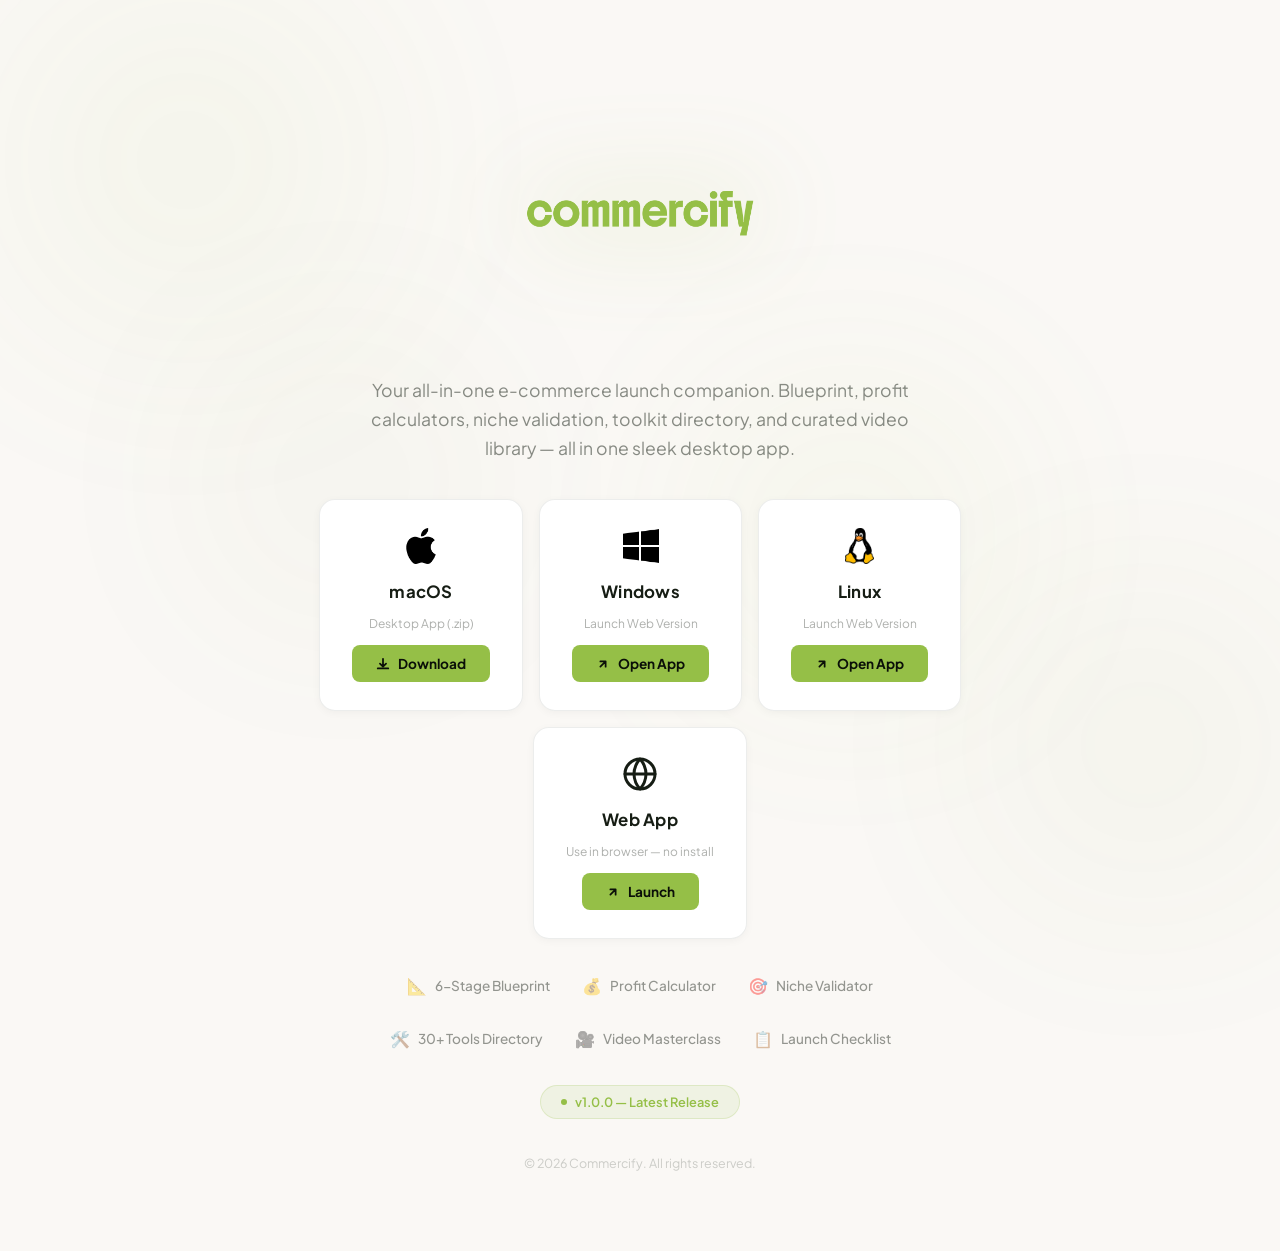
==== commit 3e5f0ac0: "Update links to point to github.io/commercify/" ====
--- a/index.html
+++ b/index.html
@@ -3,378 +3,359 @@
 <head>
 <meta charset="UTF-8">
 <meta name="viewport" content="width=device-width, initial-scale=1.0">
-<title>Commercify — E-Commerce Launch & Management App</title>
+<title>Commercify — Download</title>
 <link rel="preconnect" href="https://fonts.googleapis.com">
-<link rel="preconnect" href="https://fonts.gstatic.com" crossorigin>
-<link href="https://fonts.googleapis.com/css2?family=Plus+Jakarta+Sans:wght@400;500;600;700;800&family=Inter:wght@400;500;600;700&display=swap" rel="stylesheet">
-<link rel="stylesheet" href="styles.css">
+<link href="https://fonts.googleapis.com/css2?family=Plus+Jakarta+Sans:wght@400;500;600;700;800&display=swap" rel="stylesheet">
+<style>
+  * { margin: 0; padding: 0; box-sizing: border-box; }
+
+  body {
+    font-family: 'Plus Jakarta Sans', sans-serif;
+    background: #FAF8F5;
+    color: #161D14;
+    min-height: 100vh;
+    overflow-x: hidden;
+    position: relative;
+  }
+
+  /* ═══ ANIMATED GLOW ORBS ═══ */
+  .bg-glow {
+    position: fixed;
+    border-radius: 50%;
+    filter: blur(120px);
+    opacity: 0.1;
+    animation: drift 10s ease-in-out infinite;
+    pointer-events: none;
+    z-index: 0;
+  }
+  .glow-1 { width: 500px; height: 500px; background: radial-gradient(circle, #95BF47, transparent 70%); top: -10%; left: -5%; }
+  .glow-2 { width: 400px; height: 400px; background: radial-gradient(circle, #7a9e38, transparent 70%); bottom: -5%; right: -5%; animation-delay: -3s; }
+  .glow-3 { width: 350px; height: 350px; background: radial-gradient(circle, #a8d450, transparent 70%); top: 40%; right: 20%; animation-delay: -5s; opacity: 0.15; }
+  .glow-4 { width: 300px; height: 300px; background: radial-gradient(circle, #6b8c2e, transparent 70%); bottom: 30%; left: 15%; animation-delay: -7s; opacity: 0.12; }
+
+  @keyframes drift {
+    0%, 100% { transform: translate(0, 0) scale(1); }
+    25% { transform: translate(40px, -30px) scale(1.1); }
+    50% { transform: translate(-30px, 40px) scale(0.95); }
+    75% { transform: translate(20px, 20px) scale(1.05); }
+  }
+
+  /* ═══ FALLING MONEY ═══ */
+  .money-container {
+    position: fixed;
+    top: 0;
+    left: 0;
+    width: 100%;
+    height: 100%;
+    pointer-events: none;
+    z-index: 0;
+    overflow: hidden;
+  }
+  .bill {
+    position: absolute;
+    top: -80px;
+    font-size: 2rem;
+    animation: fall linear infinite;
+    opacity: 0.25;
+    filter: grayscale(0.2);
+  }
+  @keyframes fall {
+    0% { transform: translateY(-80px) rotate(0deg); opacity: 0; }
+    10% { opacity: 0.25; }
+    90% { opacity: 0.25; }
+    100% { transform: translateY(110vh) rotate(720deg); opacity: 0; }
+  }
+
+  /* ═══ LAYOUT ═══ */
+  .container {
+    position: relative;
+    z-index: 1;
+    max-width: 900px;
+    margin: 0 auto;
+    padding: 80px 24px;
+    display: flex;
+    flex-direction: column;
+    align-items: center;
+    text-align: center;
+    min-height: 100vh;
+    justify-content: center;
+    gap: 36px;
+  }
+
+  /* ═══ LOGO ═══ */
+  .logo {
+    width: 130px;
+    height: auto;
+    filter: drop-shadow(0 0 50px rgba(149, 191, 71, 0.4));
+    animation: logoIn 1s ease-out;
+  }
+  @keyframes logoIn {
+    from { opacity: 0; transform: translateY(-20px) scale(0.9); }
+    to { opacity: 1; transform: translateY(0) scale(1); }
+  }
+
+  /* ═══ TEXT ═══ */
+  h1 {
+    font-size: 3.4rem;
+    font-weight: 800;
+    letter-spacing: -1.5px;
+    line-height: 1.1;
+    animation: fadeUp 0.8s ease-out 0.2s both;
+  }
+  h1 span {
+    background: linear-gradient(135deg, #3d7a2a, #95BF47, #2d5a1a);
+    -webkit-background-clip: text;
+    -webkit-text-fill-color: transparent;
+    background-clip: text;
+  }
+  .subtitle {
+    font-size: 1.1rem;
+    color: rgba(22,29,20,0.5);
+    max-width: 540px;
+    line-height: 1.65;
+    font-weight: 400;
+    animation: fadeUp 0.8s ease-out 0.4s both;
+  }
+  @keyframes fadeUp {
+    from { opacity: 0; transform: translateY(20px); }
+    to { opacity: 1; transform: translateY(0); }
+  }
+
+  /* ═══ DOWNLOAD CARDS ═══ */
+  .downloads {
+    display: flex;
+    gap: 16px;
+    flex-wrap: wrap;
+    justify-content: center;
+    animation: fadeUp 0.8s ease-out 0.6s both;
+  }
+  .dl-card {
+    display: flex;
+    flex-direction: column;
+    align-items: center;
+    gap: 14px;
+    padding: 28px 32px;
+    background: #FFFFFF;
+    border: 1px solid rgba(22,29,20,0.08);
+    border-radius: 16px;
+    text-decoration: none;
+    color: #161D14;
+    transition: all 0.35s cubic-bezier(0.4, 0, 0.2, 1);
+    min-width: 190px;
+    box-shadow: 0 2px 8px rgba(0,0,0,0.04);
+  }
+  .dl-card:hover {
+    background: #FFFFFF;
+    border-color: rgba(149, 191, 71, 0.5);
+    transform: translateY(-5px);
+    box-shadow: 0 20px 50px rgba(0,0,0,0.08), 0 0 0 1px rgba(149, 191, 71, 0.2);
+  }
+  .dl-icon { font-size: 2.2rem; line-height: 1; }
+  .dl-platform { font-size: 1.05rem; font-weight: 700; letter-spacing: 0.3px; }
+  .dl-meta { font-size: 0.75rem; color: rgba(22,29,20,0.35); font-weight: 400; }
+  .dl-btn {
+    display: inline-flex;
+    align-items: center;
+    justify-content: center;
+    gap: 8px;
+    padding: 10px 24px;
+    background: #95BF47;
+    color: #0a0f08;
+    font-weight: 700;
+    font-size: 0.85rem;
+    border-radius: 8px;
+    transition: all 0.3s ease;
+  }
+  .dl-card:hover .dl-btn {
+    background: #a8d450;
+    box-shadow: 0 4px 16px rgba(149, 191, 71, 0.4);
+  }
+  .dl-arrow {
+    width: 14px;
+    height: 14px;
+  }
+
+  /* ═══ FEATURES ═══ */
+  .features {
+    display: flex;
+    gap: 32px;
+    flex-wrap: wrap;
+    justify-content: center;
+    animation: fadeUp 0.8s ease-out 0.8s both;
+    max-width: 600px;
+  }
+  .feature {
+    display: flex;
+    align-items: center;
+    gap: 8px;
+    font-size: 0.85rem;
+    color: rgba(22,29,20,0.45);
+    font-weight: 500;
+  }
+  .feature-icon {
+    font-size: 1rem;
+  }
+
+  /* ═══ VERSION BADGE ═══ */
+  .version-badge {
+    display: inline-flex;
+    align-items: center;
+    gap: 8px;
+    padding: 8px 20px;
+    background: rgba(149, 191, 71, 0.1);
+    border: 1px solid rgba(149, 191, 71, 0.2);
+    border-radius: 100px;
+    font-size: 0.8rem;
+    color: #95BF47;
+    font-weight: 600;
+    animation: fadeUp 0.8s ease-out 1s both;
+  }
+  .dot {
+    width: 6px; height: 6px;
+    border-radius: 50%;
+    background: #95BF47;
+    animation: pulse 2s ease-in-out infinite;
+  }
+  @keyframes pulse {
+    0%, 100% { opacity: 1; }
+    50% { opacity: 0.3; }
+  }
+
+  /* ═══ FOOTER ═══ */
+  .footer {
+    font-size: 0.78rem;
+    color: rgba(22,29,20,0.2);
+    animation: fadeUp 0.8s ease-out 1.2s both;
+  }
+
+  /* ═══ RESPONSIVE ═══ */
+  @media (max-width: 600px) {
+    h1 { font-size: 2.2rem; }
+    .downloads { flex-direction: column; align-items: center; }
+    .dl-card { width: 100%; max-width: 260px; }
+    .features { gap: 16px; }
+  }
+</style>
 </head>
 <body>
 
-<!-- LICENSE KEY LOCK SCREEN -->
-<div id="lockScreen" class="lock-screen">
-  <div class="lock-glow lock-glow-1"></div>
-  <div class="lock-glow lock-glow-2"></div>
-  <div class="lock-glow lock-glow-3"></div>
-  <div class="lock-glow lock-glow-4"></div>
-  <div class="lock-content">
-    <img src="images/logo.png" alt="Commercify" class="lock-logo">
-    <p class="lock-subtitle">Enter your license key to unlock</p>
-    <div class="lock-input-wrap">
-      <input type="text" id="licenseKeyInput" class="lock-input" placeholder="XXXX-XXXX-XXXX" autocomplete="off" spellcheck="false">
-    </div>
-    <button id="unlockBtn" class="lock-btn">Unlock</button>
-    <p id="lockError" class="lock-error"></p>
+<!-- Animated glow orbs -->
+<div class="bg-glow glow-1"></div>
+<div class="bg-glow glow-2"></div>
+<div class="bg-glow glow-3"></div>
+<div class="bg-glow glow-4"></div>
+
+<!-- Falling money bills -->
+<div class="money-container" id="moneyContainer"></div>
+
+<div class="container">
+  <img src="images/wordmark.png" alt="Commercify" class="logo" style="width: 260px; height: auto;">
+
+  <h1 style="display:none;">Download <span>Commercify</span></h1>
+
+  <p class="subtitle">Your all-in-one e-commerce launch companion. Blueprint, profit calculators, niche validation, toolkit directory, and curated video library — all in one sleek desktop app.</p>
+
+  <div class="downloads">
+    <!-- macOS -->
+    <a href="https://github.com/proteadetail-cyber/commercify/releases/latest/download/Commercify-macOS.zip" class="dl-card">
+      <div class="dl-icon">
+        <img src="images/apple.png" alt="macOS" style="width: 36px; height: 36px; object-fit: contain;">
+      </div>
+      <div class="dl-platform">macOS</div>
+      <div class="dl-meta">Desktop App (.zip)</div>
+      <div class="dl-btn">
+        <svg class="dl-arrow" viewBox="0 0 16 16" fill="none"><path d="M8 2v9m0 0l3.5-3.5M8 11L4.5 7.5" stroke="currentColor" stroke-width="2" stroke-linecap="round" stroke-linejoin="round"/><path d="M2 13h12" stroke="currentColor" stroke-width="2" stroke-linecap="round"/></svg>
+        Download
+      </div>
+    </a>
+
+    <!-- Windows (Web App) -->
+    <a href="https://proteadetail-cyber.github.io/commercify/" class="dl-card">
+      <div class="dl-icon">
+        <img src="images/windows.png" alt="Windows" style="width: 36px; height: 36px; object-fit: contain;">
+      </div>
+      <div class="dl-platform">Windows</div>
+      <div class="dl-meta">Launch Web Version</div>
+      <div class="dl-btn">
+        <svg class="dl-arrow" viewBox="0 0 16 16" fill="none"><path d="M5 11l6-6m0 0H5m6 0v6" stroke="currentColor" stroke-width="2" stroke-linecap="round" stroke-linejoin="round"/></svg>
+        Open App
+      </div>
+    </a>
+
+    <!-- Linux (Web App) -->
+    <a href="https://proteadetail-cyber.github.io/commercify/" class="dl-card">
+      <div class="dl-icon">
+        <img src="images/linux.png" alt="Linux" style="width: 36px; height: 36px; object-fit: contain;">
+      </div>
+      <div class="dl-platform">Linux</div>
+      <div class="dl-meta">Launch Web Version</div>
+      <div class="dl-btn">
+        <svg class="dl-arrow" viewBox="0 0 16 16" fill="none"><path d="M5 11l6-6m0 0H5m6 0v6" stroke="currentColor" stroke-width="2" stroke-linecap="round" stroke-linejoin="round"/></svg>
+        Open App
+      </div>
+    </a>
+
+    <!-- Web App -->
+    <a href="https://proteadetail-cyber.github.io/commercify/" class="dl-card">
+      <div class="dl-icon">
+        <svg width="36" height="36" viewBox="0 0 24 24" fill="none" stroke="currentColor" stroke-width="2" stroke-linecap="round" stroke-linejoin="round"><circle cx="12" cy="12" r="10"/><path d="M12 2a15.3 15.3 0 0 1 4 10 15.3 15.3 0 0 1-4 10 15.3 15.3 0 0 1-4-10 15.3 15.3 0 0 1 4-10z"/><path d="M2 12h20"/></svg>
+      </div>
+      <div class="dl-platform">Web App</div>
+      <div class="dl-meta">Use in browser — no install</div>
+      <div class="dl-btn">
+        <svg class="dl-arrow" viewBox="0 0 16 16" fill="none"><path d="M5 11l6-6m0 0H5m6 0v6" stroke="currentColor" stroke-width="2" stroke-linecap="round" stroke-linejoin="round"/></svg>
+        Launch
+      </div>
+    </a>
   </div>
+
+  <div class="features">
+    <div class="feature"><span class="feature-icon">📐</span> 6-Stage Blueprint</div>
+    <div class="feature"><span class="feature-icon">💰</span> Profit Calculator</div>
+    <div class="feature"><span class="feature-icon">🎯</span> Niche Validator</div>
+    <div class="feature"><span class="feature-icon">🛠️</span> 30+ Tools Directory</div>
+    <div class="feature"><span class="feature-icon">🎥</span> Video Masterclass</div>
+    <div class="feature"><span class="feature-icon">📋</span> Launch Checklist</div>
+  </div>
+
+  <div class="version-badge">
+    <div class="dot"></div>
+    v1.0.0 — Latest Release
+  </div>
+
+  <p class="footer">© 2026 Commercify. All rights reserved.</p>
 </div>
 
-<!-- APP HEADER & NAVIGATION BAR -->
-<header>
-  <div class="wrap">
-    <div class="navbar">
-      <a href="#" class="brand" onclick="switchView('blueprint')">
-        <img src="images/logo.png" alt="Commercify" class="brand-logo">
-      </a>
-
-      <!-- APP VIEW SWITCHER TABS -->
-      <div class="nav-tabs">
-        <button class="nav-tab active" data-view="blueprint">🚀 Blueprint</button>
-        <button class="nav-tab" data-view="calculator">🧮 Profit Calculator</button>
-        <button class="nav-tab" data-view="scorecard">🎯 Niche Test</button>
-        <button class="nav-tab" data-view="toolkit">🛠️ Toolkit</button>
-        <button class="nav-tab" data-view="videos">🎥 Videos</button>
-        <button class="nav-tab" data-view="checklist">📋 Plans</button>
-      </div>
-
-      <!-- LIVE LAUNCH GAUGE BADGE -->
-      <div class="app-progress-badge">
-        <span>⚡ Launch Readiness:</span>
-        <span id="app-progress-text">0/22 Tasks Done (0%)</span>
-      </div>
-    </div>
-  </div>
-</header>
-
-<main>
-
-  <!-- VIEW 1: LAUNCH BLUEPRINT (6 STAGES) -->
-  <div class="app-view active" id="view-blueprint">
-    <section class="hero-cover">
-      <div class="wrap hero-grid">
-        <div>
-          <div class="kicker">
-            <span class="kicker-dot"></span> Interactive E-Commerce Launch Blueprint
-          </div>
-          <h1>Build an online store that people actually <span>buy from.</span></h1>
-          <p class="lead">The complete start-to-profit walkthrough: how to pick a validated niche, choose your platform and suppliers, build a store that converts, and optimize your first ad campaign.</p>
-
-          <div style="margin-top:24px; padding:18px 22px; background:var(--pearl-surface); border:1px solid var(--pearl-border); border-radius:16px; box-shadow:var(--shadow-sm);">
-            <div style="display:flex; justify-content:space-between; align-items:center; margin-bottom:8px; font-size:0.88rem; font-weight:700;">
-              <span>Overall Store Launch Progress</span>
-              <span id="progress-text" style="color:var(--accent-dark);">Track your launch checklist</span>
-            </div>
-            <div style="width:100%; height:10px; background:var(--pearl-alt); border-radius:100px; overflow:hidden;">
-              <div id="progress-bar-fill" style="width:0%; height:100%; background:var(--accent); transition:width 0.4s ease;"></div>
-            </div>
-          </div>
-
-          <div style="display:flex; align-items:center; gap:14px; margin-top:28px;">
-            <button class="btn btn-primary" onclick="switchView('calculator')">🧮 Test Profit Math →</button>
-            <button class="btn btn-ghost" onclick="switchView('scorecard')">🎯 Validate Product Idea</button>
-          </div>
-        </div>
-
-        <div class="hero-art">
-          <div class="dashboard-mockup">
-            <div class="dash-header">
-              <img src="images/logo.png" alt="Commercify" style="height:32px; filter:brightness(0) invert(1);">
-              <span class="dash-badge">+142% Sales Growth</span>
-            </div>
-            <div style="font-size:0.85rem; color:var(--ink-light-muted); font-weight:600; text-transform:uppercase;">30-Day Net Sales Target</div>
-            <div class="dash-stat-main">$14,890.00</div>
-            <div class="dash-stat-sub">↑ 342 orders fulfilled this month</div>
-            
-            <div class="dash-chart">
-              <div class="chart-bar" style="height:35%;"></div>
-              <div class="chart-bar" style="height:50%;"></div>
-              <div class="chart-bar" style="height:40%;"></div>
-              <div class="chart-bar" style="height:65%;"></div>
-              <div class="chart-bar" style="height:55%;"></div>
-              <div class="chart-bar active" style="height:90%;"></div>
-              <div class="chart-bar active" style="height:100%;"></div>
-            </div>
-          </div>
-        </div>
-      </div>
-    </section>
-
-    <section class="section-alt">
-      <div class="wrap">
-        <div class="section-head">
-          <span class="eyebrow">THE 6 LAUNCH STAGES</span>
-          <h2>Click any stage card to explore the full guide</h2>
-          <p>Each stage provides key decisions, supplier vetting criteria, conversion design rules, and ad channel tactics.</p>
-        </div>
-
-        <div class="stages-grid" id="stages-cards-container">
-          <!-- Dynamic Stage Cards rendered by app.js -->
-        </div>
-      </div>
-    </section>
-
-    <section style="padding:60px 0;">
-      <div class="wrap">
-        <div class="section-head">
-          <span class="eyebrow">SKIP THESE PITFALLS</span>
-          <h2>5 common mistakes that quietly sink new stores</h2>
-        </div>
-        <div class="mistake-list" id="mistakes-container">
-          <!-- Dynamic Mistakes rendered by app.js -->
-        </div>
-      </div>
-    </section>
-  </div>
-
-  <!-- VIEW 2: INTERACTIVE PROFIT & MARGIN CALCULATOR -->
-  <div class="app-view" id="view-calculator">
-    <section style="padding:60px 0;">
-      <div class="wrap">
-        <div class="section-head">
-          <span class="eyebrow">UNIT ECONOMICS MODELER</span>
-          <h2>Interactive Profit &amp; Margin Calculator</h2>
-          <p>Drag the sliders below to test your pricing, product landed cost, platform fees, and target customer acquisition cost (CAC).</p>
-        </div>
-
-        <div class="calc-card">
-          <div class="calc-grid">
-            <div class="calc-inputs">
-              <div class="range-group">
-                <div class="range-header">
-                  <span>Retail Selling Price ($)</span>
-                  <span class="val" id="val-price">$39.00</span>
-                </div>
-                <input type="range" id="slider-price" class="slider-custom" min="10" max="250" value="39" step="1">
-              </div>
-
-              <div class="range-group">
-                <div class="range-header">
-                  <span>Supplier Landed Cost (Product + Shipping)</span>
-                  <span class="val" id="val-cost">$9.50</span>
-                </div>
-                <input type="range" id="slider-cost" class="slider-custom" min="2" max="100" value="9.50" step="0.50">
-              </div>
-
-              <div class="range-group">
-                <div class="range-header">
-                  <span>Platform &amp; Payment Fee (%)</span>
-                  <span class="val" id="val-fee">4.0%</span>
-                </div>
-                <input type="range" id="slider-fee" class="slider-custom" min="1" max="10" value="4.0" step="0.5">
-              </div>
-
-              <div class="range-group">
-                <div class="range-header">
-                  <span>Target Ad CAC (Cost Per Sale)</span>
-                  <span class="val" id="val-cac">$14.00</span>
-                </div>
-                <input type="range" id="slider-cac" class="slider-custom" min="0" max="80" value="14.00" step="0.50">
-              </div>
-            </div>
-
-            <div class="calc-outputs">
-              <div class="calc-result-main">
-                <div style="font-size:0.85rem; font-weight:700; color:var(--ink-light-muted); text-transform:uppercase;">Net Profit Per Unit</div>
-                <div class="calc-result-val" id="calc-net-profit">$13.94</div>
-              </div>
-
-              <div class="calc-metrics-row">
-                <div class="calc-metric-box">
-                  <strong id="calc-margin">35.7%</strong>
-                  <span>Net Margin %</span>
-                </div>
-                <div class="calc-metric-box">
-                  <strong id="calc-roas">2.79x</strong>
-                  <span>Min Break-Even ROAS</span>
-                </div>
-              </div>
-
-              <div style="margin-top:20px; padding:14px; background:rgba(255,255,255,0.06); border-radius:12px; font-size:0.9rem;">
-                <span style="color:var(--ink-light-muted);">Est. Monthly Profit (at 100 orders/mo):</span>
-                <strong id="calc-monthly-net" style="color:var(--accent); margin-left:6px; font-size:1.1rem;">$1,394.00</strong>
-              </div>
-            </div>
-          </div>
-        </div>
-      </div>
-    </section>
-  </div>
-
-  <!-- VIEW 3: NICHE VALIDATOR SCORECARD -->
-  <div class="app-view" id="view-scorecard">
-    <section style="padding:60px 0;">
-      <div class="wrap">
-        <div class="section-head">
-          <span class="eyebrow">PRODUCT EVALUATION ENGINE</span>
-          <h2>Niche &amp; Product Readiness Scorecard</h2>
-          <p>Check all criteria that apply to your product idea to calculate your launch score (0–100%).</p>
-        </div>
-
-        <div class="scorecard-grid">
-          <div class="checklist-items">
-            <div class="check-item">
-              <div class="checkbox-custom"></div>
-              <div>
-                <strong style="display:block; font-size:1rem;">Solves a Specific, Painful Problem</strong>
-                <span style="font-size:0.85rem; color:var(--ink-secondary);">Saves time, reduces discomfort, or satisfies a passionate hobby.</span>
-              </div>
-            </div>
-
-            <div class="check-item">
-              <div class="checkbox-custom"></div>
-              <div>
-                <strong style="display:block; font-size:1rem;">Steady or Rising Search Demand</strong>
-                <span style="font-size:0.85rem; color:var(--ink-secondary);">Verified on Google Trends with high Amazon 3-star review activity.</span>
-              </div>
-            </div>
-
-            <div class="check-item">
-              <div class="checkbox-custom"></div>
-              <div>
-                <strong style="display:block; font-size:1rem;">3.5x to 4x Retail Markup Room</strong>
-                <span style="font-size:0.85rem; color:var(--ink-secondary);">Selling price leaves healthy margin after landed cost and ad spend.</span>
-              </div>
-            </div>
-
-            <div class="check-item">
-              <div class="checkbox-custom"></div>
-              <div>
-                <strong style="display:block; font-size:1rem;">Lightweight &amp; Non-Fragile</strong>
-                <span style="font-size:0.85rem; color:var(--ink-secondary);">Under 2 lbs to keep shipping costs low and prevent transit damage.</span>
-              </div>
-            </div>
-
-            <div class="check-item">
-              <div class="checkbox-custom"></div>
-              <div>
-                <strong style="display:block; font-size:1rem;">Clear Differentiating Angle</strong>
-                <span style="font-size:0.85rem; color:var(--ink-secondary);">Not easily bought for cheap at local retail or general marketplaces.</span>
-              </div>
-            </div>
-
-            <div class="check-item">
-              <div class="checkbox-custom"></div>
-              <div>
-                <strong style="display:block; font-size:1rem;">Repeat Purchase or Consumable Upsell</strong>
-                <span style="font-size:0.85rem; color:var(--ink-secondary);">Opportunity to re-sell supplies, refills, or accessories.</span>
-              </div>
-            </div>
-          </div>
-
-          <div class="score-display-card">
-            <div class="score-circle" id="score-value">0%</div>
-            <h4 style="font-size:1.3rem; margin-bottom:8px;">Niche Scorecard Result</h4>
-            <p id="score-verdict" style="font-size:0.95rem; font-weight:700; color:var(--ink-secondary);">Click the criteria options to test your product idea.</p>
-          </div>
-        </div>
-      </div>
-    </section>
-  </div>
-
-  <!-- VIEW 4: TOOLKIT DIRECTORY HUB -->
-  <div class="app-view" id="view-toolkit">
-    <section style="padding:60px 0;">
-      <div class="wrap">
-        <div class="section-head">
-          <span class="eyebrow">THE FULL TOOLKIT</span>
-          <h2>30+ E-Commerce Tools Directory</h2>
-          <p>Search or filter platforms, sourcing providers, marketing tools, support desks, and logistics partners.</p>
-        </div>
-
-        <div class="toolkit-search-wrap">
-          <input type="text" id="toolkit-search" class="search-input" placeholder="🔍 Search tools by name or job (e.g. Shopify, Klaviyo, Alibaba)...">
-          <div class="category-pills">
-            <span class="cat-pill active" data-category="all">All Tools</span>
-            <span class="cat-pill" data-category="Platforms">Platforms</span>
-            <span class="cat-pill" data-category="Sourcing">Sourcing</span>
-            <span class="cat-pill" data-category="Store &amp; Design">Design</span>
-            <span class="cat-pill" data-category="Marketing">Marketing</span>
-            <span class="cat-pill" data-category="Research">Research</span>
-            <span class="cat-pill" data-category="Support &amp; Operations">Support</span>
-          </div>
-        </div>
-
-        <div class="toolkit-grid" id="toolkit-items-container">
-          <!-- Dynamic Tools rendered by app.js -->
-        </div>
-      </div>
-    </section>
-  </div>
-
-  <!-- VIEW 5: VIDEO MASTERCLASSES -->
-  <div class="app-view" id="view-videos">
-    <section class="section-dark">
-      <div class="wrap">
-        <div class="section-head">
-          <span class="eyebrow" style="background:rgba(149, 191, 71, 0.15); color:var(--accent); border-color:var(--accent-border);">VIDEO CURATION</span>
-          <h2>Curated E-Commerce YouTube Masterclasses</h2>
-          <p>10 top-rated channels and 2 hidden gems tagged to each stage of the store launch blueprint.</p>
-        </div>
-
-        <div class="video-grid" id="videos-container">
-          <!-- Dynamic Videos rendered by app.js -->
-        </div>
-      </div>
-    </section>
-  </div>
-
-  <!-- VIEW 6: MY LAUNCH PLAN & NOTES -->
-  <div class="app-view" id="view-checklist">
-    <section style="padding:60px 0;">
-      <div class="wrap">
-        <div class="section-head">
-          <span class="eyebrow">MY STORE LAUNCH MANAGER</span>
-          <h2>Launch Checklist &amp; Personal Notes</h2>
-          <p>Check off completed tasks for each stage and record your supplier notes, domain ideas, and ad hooks.</p>
-        </div>
-
-        <div style="display:grid; grid-template-columns:1.2fr 0.8fr; gap:32px;">
-          <div id="my-checklist-container">
-            <!-- Dynamic Task List rendered by app.js -->
-          </div>
-
-          <div>
-            <div class="glass" style="position:sticky; top:100px;">
-              <h3 style="font-size:1.3rem; margin-bottom:12px;">📝 My Personal Launch Notes</h3>
-              <p style="font-size:0.88rem; color:var(--ink-secondary); margin-bottom:16px;">Saved automatically to your local browser storage.</p>
-              <textarea id="user-launch-notes" style="width:100%; height:280px; padding:14px; border:1px solid var(--pearl-border); border-radius:14px; font-family:'Plus Jakarta Sans', sans-serif; font-size:0.95rem; outline:none; resize:none;" placeholder="Write your store name ideas, supplier contact info, domain notes, or ad angle hooks here..."></textarea>
-              <button id="btn-save-notes" class="btn btn-primary" style="width:100%; margin-top:14px;">💾 Save Notes</button>
-            </div>
-          </div>
-        </div>
-      </div>
-    </section>
-  </div>
-
-</main>
-
-<!-- FOOTER -->
-<footer class="section-dark">
-  <div class="wrap" style="display:flex; flex-direction:column; align-items:center; gap:20px;">
-    <img src="images/logo.png" alt="Commercify Logo" style="height:48px; filter:brightness(0) invert(1); opacity:0.95;">
-    <p style="max-width:560px; color:var(--ink-light-muted); font-size:0.92rem; text-align:center;">Commercify E-Commerce Launch &amp; Management Web App. Built for people launching their first online store.</p>
-  </div>
-</footer>
-
-<!-- STAGE DETAIL MODAL -->
-<div class="modal-backdrop" id="stage-modal">
-  <div class="modal-content">
-    <button class="close-modal" onclick="closeModal()">✕</button>
-    <div id="modal-body-content"></div>
-  </div>
-</div>
-
-<!-- SCRIPTS -->
-<script src="commercify-data.js"></script>
-<script src="app.js"></script>
+<script>
+// ═══ FALLING REAL DOLLAR BILLS ═══
+const container = document.getElementById('moneyContainer');
+
+function createBill() {
+  const bill = document.createElement('img');
+  bill.className = 'bill';
+  bill.src = 'images/dollar.png';
+  bill.alt = 'Dollar Bill';
+  bill.style.left = Math.random() * 100 + 'vw';
+  
+  const width = 50 + Math.random() * 45;
+  bill.style.width = width + 'px';
+  bill.style.height = 'auto';
+  bill.style.opacity = 0.25 + Math.random() * 0.35;
+
+  const duration = 5 + Math.random() * 7;
+  bill.style.animationDuration = duration + 's';
+  bill.style.animationDelay = Math.random() * 1.5 + 's';
+
+  container.appendChild(bill);
+
+  setTimeout(() => bill.remove(), (duration + 2) * 1000);
+}
+
+// Spawn bills continuously
+setInterval(createBill, 300);
+// Initial burst
+for (let i = 0; i < 20; i++) setTimeout(createBill, i * 150);
+</script>
+
 </body>
 </html>
